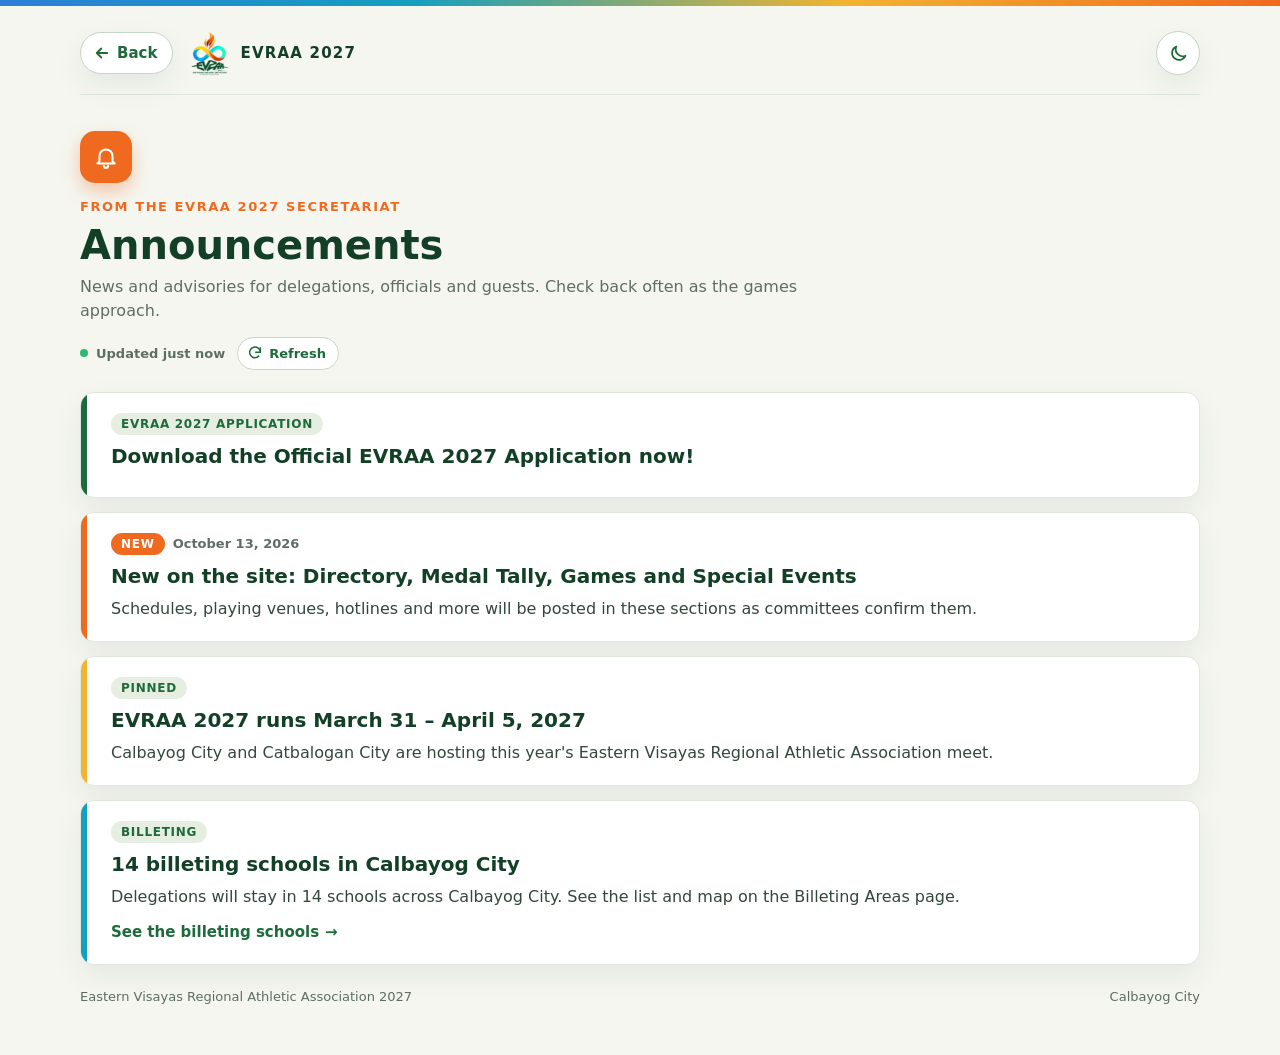
==== evraa app/evraa/announcements.html @ aab8cad2 "Add files via upload" ====
<!doctype html>
<html lang="en">
<head>
  <meta charset="utf-8">
  <meta name="viewport" content="width=device-width, initial-scale=1, viewport-fit=cover">
  <meta name="theme-color" content="#123f26">
  <link rel="manifest" href="../manifest.json">
  <meta name="mobile-web-app-capable" content="yes">
  <meta name="apple-mobile-web-app-capable" content="yes">
  <meta name="apple-mobile-web-app-status-bar-style" content="default">
  <meta name="apple-mobile-web-app-title" content="EVRAA 2027">
  <link rel="apple-touch-icon" href="../evraa/images/icons/apple-touch-icon.png">
  <meta name="description" content="News and advisories for EVRAA 2027 delegations, officials and guests.">
  <title>Announcements | EVRAA 2027</title>
  <link rel="icon" href="../evraa/images/icons/favicon-32.png" sizes="32x32">
  <link rel="icon" href="../evraa/images/icons/icon-192.png" sizes="192x192">
  <link rel="stylesheet" href="assets/site.css?v=20261118">
</head>
<!-- Announcements are listed in assets/data.js (ANNOUNCEMENTS) -->
<body data-page="announcements" data-root="../">
  <main class="shell">
    <script src="assets/data.js?v=20261118"></script>
    <script>document.write('<script src="assets/data-live.js?t=' + Math.floor(Date.now() / 60000) + '"><\/script>');</script>
    <script src="assets/site.js?v=20261118"></script>

    <section class="page" aria-labelledby="announcements-title">
      <div class="page-head">
        <div class="eyebrow">From the EVRAA 2027 Secretariat</div>
        <h2 id="announcements-title">Announcements</h2>
        <p class="section-lead">News and advisories for delegations, officials and guests. Check back often as the games approach.</p>
      </div>
      <div class="announce-list" id="announce-list"></div>
    </section>
  </main>
  <script src="assets/announcements.js?v=20261118"></script>
</body>
</html>
---- evraa app/evraa/assets/site.css ----
/* EVRAA 2027 site styles, shared by index.html and every page in the evraa folder */
:root {
  color-scheme: light;
  --paper: #f5f6f0;
  --surface: #fff;
  --ink: #102219;
  --ink-2: #33473b;
  --muted: #5f6e65;
  --line: #dfe6dc;
  --forest: #123f26;
  --green: #1d6b3a;
  --leaf: #c9ec7a;
  --flame: #ef6a1f;
  --gold: #f2b330;
  --teal: #139fbf;
  --sky: #2c7fd6;
  --shadow: 0 12px 30px rgba(18, 63, 38, .07);
  --heading: var(--forest);
  --link: var(--green);
  --line-soft: #edf0eb;
  --line-strong: #c4d6c8;
  --tint: #f1f6ee;
  --tint-2: #e6eee2;
  --warn-bg: #fff3d6;
  --warn-ink: #9a5b10;
  --shine: rgba(255,255,255,.75);
  --spectrum: linear-gradient(90deg, var(--sky), var(--teal) 30%, var(--gold) 62%, var(--flame));
  font-family: "Avenir Next", Avenir, "Segoe UI", system-ui, sans-serif;
  font-size: 16px;
  font-synthesis: none;
}
/* Dark mode: the sun/moon button in the header sets <html data-theme> (site.js); it starts from the device setting and is remembered */
:root[data-theme="dark"] {
  color-scheme: dark;
  --paper: #0b130f;
  --surface: #141f18;
  --ink: #e8efe9;
  --ink-2: #c5d1c8;
  --muted: #94a499;
  --line: #27362c;
  --line-soft: #1f2c24;
  --line-strong: #3b4f42;
  --heading: #e3f1e6;
  --link: #7dd89b;
  --tint: #1a271f;
  --tint-2: #223329;
  --warn-bg: rgba(242,179,48,.16);
  --warn-ink: #f4c76b;
  --shine: rgba(255,255,255,.07);
  --shadow: 0 12px 30px rgba(0,0,0,.4);
}
:root[data-theme="dark"] .brand-logo { padding: 3px; border-radius: 10px; background: #fff; }
:root[data-theme="dark"] .countdown, :root[data-theme="dark"] .shuttle-hero { box-shadow: 0 0 0 1px rgba(255,255,255,.08), 0 20px 40px rgba(0,0,0,.4); }
:root[data-theme="dark"] .table-card thead th { background: #0f3a22; }
:root[data-theme="dark"] .tally .th-coin { filter: drop-shadow(0 6px 8px rgba(0,0,0,.5)); }
* { box-sizing: border-box; }
body { margin: 0; background: var(--paper); color: var(--ink); line-height: 1.5; transition: background-color .3s, color .3s; }
/* The colour bar across the top flows sideways without end: the gradient mirrors itself, so the loop has no seam */
body::before { position: fixed; z-index: 30; top: 0; left: 0; width: 100%; height: 6px; background: linear-gradient(90deg, var(--sky), var(--teal) 16%, var(--gold) 33%, var(--flame) 50%, var(--gold) 67%, var(--teal) 84%, var(--sky)) 0 0 / 200vw 100% repeat-x; content: ""; animation: spectrum-flow 9s linear infinite; }
@keyframes spectrum-flow { to { background-position: -200vw 0; } }
img { max-width: 100%; display: block; }
.shell { max-width: 1200px; margin: 0 auto; padding: 30px max(40px, env(safe-area-inset-right)) 48px max(40px, env(safe-area-inset-left)); }

/* Top bar */
.topbar { display: flex; justify-content: flex-start; align-items: center; gap: 16px; padding-bottom: 18px; border-bottom: 1px solid var(--line); }
.brand { display: flex; align-items: center; gap: 12px; color: var(--heading); font-size: 15px; font-weight: 800; letter-spacing: .08em; text-decoration: none; }
.brand:focus-visible { outline: 3px solid var(--gold); outline-offset: 3px; border-radius: 10px; }
/* Back to the home page, on every page except Home */
.back-btn { display: inline-flex; align-items: center; gap: 6px; flex: 0 0 auto; padding: 9px 15px 9px 12px; border: 1px solid var(--line-strong); border-radius: 999px; background: var(--surface); box-shadow: var(--shadow); color: var(--link); font-size: 15px; font-weight: 800; text-decoration: none; transition: background .15s, transform .15s; }
.back-btn svg { width: 18px; height: 18px; transition: transform .2s; }
.back-btn:hover { background: var(--tint); }
.back-btn:hover svg { transform: translateX(-3px); }
.back-btn:active { transform: scale(.95); }
.back-btn:focus-visible { outline: 3px solid var(--gold); outline-offset: 3px; }
.brand-logo { width: auto; height: 46px; flex: 0 0 auto; }
/* Light / dark switch: shows the moon in light mode and the sun in dark mode */
.theme-btn { position: relative; display: grid; width: 44px; height: 44px; flex: 0 0 auto; margin-left: auto; place-items: center; overflow: hidden; border: 1px solid var(--line-strong); border-radius: 50%; background: var(--surface); box-shadow: var(--shadow); color: var(--link); cursor: pointer; transition: background .15s, transform .15s; -webkit-tap-highlight-color: transparent; }
.theme-btn:hover { background: var(--tint); }
.theme-btn:active { transform: scale(.9); }
.theme-btn:focus-visible { outline: 3px solid var(--gold); outline-offset: 3px; }
.theme-btn svg { grid-area: 1 / 1; width: 21px; height: 21px; transition: transform .5s cubic-bezier(.3,1.4,.5,1), opacity .3s; }
.theme-btn .sun, :root[data-theme="dark"] .theme-btn .moon { opacity: 0; transform: rotate(-90deg) scale(.4); }
:root[data-theme="dark"] .theme-btn .sun { opacity: 1; transform: none; color: var(--gold); }
/* Switching theme: the new colours spread out in a circle from the button */
.theme-switching, .theme-switching * { view-transition-name: none !important; transition: none !important; }
.theme-switching::view-transition-old(root), .theme-switching::view-transition-new(root) { animation: none; mix-blend-mode: normal; }
.theme-switching::view-transition-new(root) { z-index: 2; }

/* Headings, buttons and the logo card */
.eyebrow { color: var(--flame); font-size: 13px; font-weight: 750; letter-spacing: .12em; text-transform: uppercase; }
.cta { display: inline-flex; align-items: center; gap: 10px; padding: 15px 24px; border-radius: 10px; background: var(--green); box-shadow: 0 12px 26px rgba(29,107,58,.25); color: #fff; font-size: 17px; font-weight: 800; text-decoration: none; transition: background .15s, transform .15s; }
.cta:hover { background: var(--forest); transform: translateY(-1px); }
.cta:focus-visible { outline: 3px solid var(--gold); outline-offset: 3px; }
.logo-wrap { padding: 20px; border-radius: 20px; background: #fff; box-shadow: var(--shadow); }
.logo-wrap img { width: 100%; height: auto; mix-blend-mode: multiply; }
/* The animated logo has wide white bands above and below; crop to the artwork (the GIF itself loops forever) */
.logo-wrap .hero-anim { display: block; aspect-ratio: 400 / 490; object-fit: cover; object-position: 50% 32%; }

/* Intro, theme and logo meaning */
.intro { margin: 0 0 40px; padding: 26px 30px; border-left: 5px solid var(--gold); border-radius: 0 14px 14px 0; background: var(--surface); box-shadow: var(--shadow); color: var(--ink-2); font-size: 20px; line-height: 1.55; }
.intro strong { color: var(--heading); }
.block { margin-bottom: 44px; }
.section-lead { max-width: 760px; margin: 8px 0 0; color: var(--muted); font-size: 16px; }
.pillars { display: grid; grid-template-columns: repeat(3, minmax(0, 1fr)); gap: 18px; }
.pillar { position: relative; padding: 24px 24px 22px; border: 1px solid var(--line); border-radius: 14px; background: var(--surface); box-shadow: var(--shadow); }
.pillar::before { position: absolute; top: 0; left: 24px; width: 44px; height: 4px; border-radius: 0 0 4px 4px; background: var(--accent); content: ""; }
.pillar:nth-child(1) { --accent: var(--sky); }
.pillar:nth-child(2) { --accent: var(--gold); }
.pillar:nth-child(3) { --accent: var(--flame); }
.pillar-num { color: var(--accent); font-size: 13px; font-weight: 800; letter-spacing: .12em; text-transform: uppercase; }
.pillar h3 { margin: 6px 0 8px; color: var(--heading); font-size: 22px; }
.pillar p { margin: 0; color: var(--ink-2); font-size: 15px; }
.logo-meaning { display: grid; grid-template-columns: minmax(0, 300px) minmax(0, 1fr); align-items: start; gap: 28px; }
.logo-meaning .logo-wrap { position: sticky; top: 24px; }
.elements { display: grid; grid-template-columns: repeat(2, minmax(0, 1fr)); gap: 16px; margin: 0; padding: 0; list-style: none; }
.element { padding: 20px 22px; border: 1px solid var(--line); border-radius: 14px; background: var(--surface); box-shadow: var(--shadow); }
.element h3 { display: flex; align-items: center; gap: 10px; margin: 0 0 8px; color: var(--heading); font-size: 18px; }
.swatch { width: 14px; height: 14px; flex: 0 0 auto; border-radius: 4px; background: var(--accent, var(--green)); }
.element p { margin: 0; color: var(--ink-2); font-size: 15px; }

/* Countdown */
.countdown { position: relative; display: flex; justify-content: space-between; align-items: center; gap: 24px; overflow: hidden; margin: 0 0 24px; padding: 26px 30px 30px; border-radius: 16px; background: linear-gradient(140deg, #0f3a22, #1d6b3a); box-shadow: 0 20px 40px rgba(18,63,38,.18); color: #fff; }
.countdown::after { position: absolute; left: 0; bottom: 0; width: 100%; height: 6px; background: var(--spectrum); content: ""; }
.countdown-label { color: var(--leaf); font-size: 13px; font-weight: 750; letter-spacing: .12em; text-transform: uppercase; }
.countdown h2 { margin: 6px 0 4px; font-size: 24px; line-height: 1.2; }
.countdown p { margin: 0; color: #d4e6da; font-size: 15px; }
.units { display: flex; gap: 10px; flex: 0 0 auto; }
.unit { min-width: 84px; padding: 12px 10px 10px; border: 1px solid rgba(255,255,255,.16); border-radius: 12px; background: rgba(255,255,255,.08); text-align: center; }
.unit strong { display: block; font-size: 34px; line-height: 1.05; font-variant-numeric: tabular-nums; }
.unit:first-child { min-width: 110px; border-color: rgba(242,179,48,.6); background: rgba(242,179,48,.16); }
.unit:first-child strong { color: var(--gold); }
.unit span { color: #d4e6da; font-size: 12px; font-weight: 750; letter-spacing: .1em; text-transform: uppercase; }

/* Billeting map */
.billeting { display: grid; grid-template-columns: minmax(0, 1fr) minmax(0, 1.25fr); gap: 18px; align-items: stretch; }
.school-list { display: grid; align-content: start; gap: 8px; margin: 0; padding: 0; list-style: none; counter-reset: school; }
.school { display: flex; align-items: center; gap: 12px; width: 100%; padding: 10px 14px; border: 1px solid var(--line); border-radius: 10px; background: var(--surface); color: var(--ink-2); cursor: pointer; font: inherit; font-size: 15px; font-weight: 650; text-align: left; transition: background .15s, border-color .15s; }
.school:hover { background: var(--tint); }
.school:focus-visible { outline: 2px solid var(--link); outline-offset: 2px; }
.school.is-active { border-color: var(--link); background: var(--tint-2); color: var(--heading); }
.school-num, .map-pin { display: grid; width: 26px; height: 26px; flex: 0 0 auto; place-items: center; border-radius: 50%; background: var(--green); color: #fff; font-size: 12px; font-weight: 800; }
.school.is-active .school-num { background: var(--flame); }
.map-card { position: relative; overflow: hidden; min-height: 520px; border: 1px solid var(--line); border-radius: 14px; background: var(--tint-2); box-shadow: var(--shadow); }
#school-map, #venue-map { position: absolute; inset: 0; }
/* Playing venues: sport/address table beside the map */
.venue-table { align-self: start; }
.venue-sport { display: inline-flex; align-items: center; gap: 10px; padding: 0; border: 0; background: none; color: var(--heading); font: inherit; font-weight: 800; text-align: left; }
button.venue-sport { cursor: pointer; }
button.venue-sport:hover span:last-child { text-decoration: underline; text-underline-offset: 3px; }
button.venue-sport:focus-visible { outline: 2px solid var(--link); outline-offset: 3px; border-radius: 6px; }
.venue-sport small { display: block; color: var(--muted); font-size: 12px; font-weight: 700; }
.venue-icon { display: grid; width: 30px; height: 30px; flex: 0 0 auto; place-items: center; border-radius: 50%; background: var(--green); color: #fff; }
.venue-icon svg { width: 18px; height: 18px; }
.venue-sport.is-empty .venue-icon { background: var(--tint-2); color: var(--muted); }
.venue-places { display: grid; gap: 4px; margin: 0; padding: 0; list-style: none; }
.venue-place { padding: 0; border: 0; background: none; color: var(--ink-2); font: inherit; text-align: left; cursor: pointer; }
.venue-place:hover { color: var(--heading); text-decoration: underline; text-underline-offset: 3px; }
.venue-place:focus-visible { outline: 2px solid var(--link); outline-offset: 2px; border-radius: 4px; }
.venue-flag { display: inline-block; padding: 1px 7px; border-radius: 999px; background: var(--tint); color: var(--muted); font-size: 11px; font-weight: 750; white-space: nowrap; }
tr.is-active { background: var(--tint-2); }
tr.is-active .school-num, tr.is-active .venue-icon { background: var(--flame); }
/* Venue map pins: the sport icon in a circle; a pill of icons where several sports share a venue */
.venue-pin { display: inline-flex; gap: 2px; padding: 2px; border: 2px solid #fff; border-radius: 999px; background: var(--green); box-shadow: 0 2px 6px rgba(0,0,0,.3); transition: opacity .2s; }
.venue-pin i { display: grid; width: 24px; height: 24px; place-items: center; color: #fff; }
.venue-pin svg { width: 17px; height: 17px; }
.venue-pin.is-approx { background: #7d8a81; border-style: dashed; }
.venue-pin.is-active { background: var(--flame); }
.venue-pin.is-dim { opacity: .4; }
.map-pin { border: 2px solid #fff; box-shadow: 0 2px 6px rgba(0,0,0,.3); }
.map-pin.is-active { background: var(--flame); }
.map-pin.is-approx { background: #7d8a81; }
.leaflet-popup-content { margin: 12px 14px; font-family: "Avenir Next", Avenir, "Segoe UI", system-ui, sans-serif; font-size: 14px; line-height: 1.45; }
.leaflet-popup-content strong { display: block; color: #123f26; font-size: 15px; }
.leaflet-popup-content a { color: #1d6b3a; font-weight: 750; }
.map-note { margin: 10px 0 0; color: var(--muted); font-size: 13px; }

/* Gallery */
.section-head { margin: 8px 0 18px; }
.section-head h2 { margin: 6px 0 0; color: var(--heading); font-size: 28px; font-weight: 800; }
.gallery { display: grid; grid-template-columns: repeat(2, minmax(0, 1fr)); gap: 18px; }
.card { overflow: hidden; margin: 0; border: 1px solid var(--line); border-radius: 14px; background: var(--surface); box-shadow: var(--shadow); }
.card.wide { grid-column: 1 / -1; }
.card img { width: 100%; height: auto; }
.card a { display: block; }
figcaption { position: relative; padding: 16px 20px 18px; }
figcaption::before { position: absolute; top: 0; left: 20px; width: 44px; height: 4px; border-radius: 0 0 4px 4px; background: var(--accent, var(--green)); content: ""; }
.card:nth-child(1) { --accent: var(--teal); }
.card:nth-child(2) { --accent: var(--gold); }
.card:nth-child(3) { --accent: var(--flame); }
figcaption strong { display: block; color: var(--heading); font-size: 19px; }
figcaption span { color: var(--muted); font-size: 15px; }

.footer { display: flex; justify-content: space-between; flex-wrap: wrap; gap: 8px 16px; margin-top: 22px; color: var(--muted); font-size: 13px; }

/* Tabs */
.subtabs { position: relative; display: flex; gap: 4px; }
.tab { position: relative; z-index: 1; display: inline-flex; align-items: center; gap: 8px; flex: 0 0 auto; padding: 10px 18px; border-radius: 999px; color: var(--ink-2); font-size: 15px; font-weight: 750; text-decoration: none; white-space: nowrap; transition: color .3s, transform .2s; }
.tab:hover { color: var(--heading); }
.tab:active { transform: scale(.96); }
.tab.is-active { color: #fff; }
.tab:focus-visible { outline: 2px solid var(--gold); outline-offset: 2px; }
.tab-indicator { position: absolute; z-index: 0; top: 0; left: 0; width: 0; height: 0; border-radius: 999px; background: linear-gradient(135deg, #2f8a4c, var(--forest)); pointer-events: none; }
.tab-indicator.ready { transition: transform .5s cubic-bezier(.3,1.25,.45,1), width .5s cubic-bezier(.3,1.25,.45,1), height .3s; }
.new-dot { width: 8px; height: 8px; border-radius: 50%; background: var(--flame); box-shadow: 0 0 0 0 rgba(239,106,31,.6); animation: ping 1.8s infinite; }
@keyframes ping { 70% { box-shadow: 0 0 0 8px rgba(239,106,31,0); } 100% { box-shadow: 0 0 0 0 rgba(239,106,31,0); } }
.subtabs { flex-wrap: wrap; margin: 0 0 22px; padding: 6px; border: 1px solid var(--line); border-radius: 18px; background: var(--tint-2); }
.subtabs .tab { padding: 9px 15px; font-size: 14px; }
.subtabs .tab.is-active { color: var(--heading); }
.subtabs .tab-indicator { background: var(--surface); box-shadow: 0 4px 12px rgba(18,63,38,.12); }

/* Page transitions */
.subpage[hidden] { display: none; }
/* Header and menu stay put while the page content cross-fades between pages (browsers without support just load the page) */
@view-transition { navigation: auto; }
.topbar { view-transition-name: topbar; }
/* A Home card grows into the page it opens, and its icon flies up to the page heading; Back shrinks the page into its card again.
   home.js gives the tapped card the same transition names as .page and .page-icon. */
.page { view-transition-name: page-card; }
.page-icon { view-transition-name: page-icon; }
::view-transition-group(page-card), ::view-transition-group(page-icon) { animation-duration: .6s; animation-timing-function: cubic-bezier(.22,.9,.24,1); }
::view-transition-group(page-icon) { z-index: 3; }
::view-transition-old(page-card), ::view-transition-new(page-card) { height: 100%; overflow: clip; border-radius: 18px; object-fit: cover; object-position: top center; }
::view-transition-old(root) { animation: vt-out .28s ease both; }
::view-transition-new(root) { animation: vt-in .45s .08s ease both; }
@keyframes vt-out { to { opacity: 0; transform: scale(.985); } }
@keyframes vt-in { from { opacity: 0; } }
@media (prefers-reduced-motion: reduce) { @view-transition { navigation: none; } }
/* The section's icon above each page heading */
.page-icon { display: grid; width: 52px; height: 52px; margin-bottom: 14px; place-items: center; border-radius: 15px; background: var(--accent, var(--green)); box-shadow: 0 8px 18px color-mix(in srgb, var(--accent, var(--green)) 35%, transparent); color: #fff; }
.page-icon svg { width: 26px; height: 26px; }
/* Sections linked from other pages (e.g. index.html#billeting) clear the sticky menu */
.block { scroll-margin-top: 90px; }
.enter > * { animation: rise .6s cubic-bezier(.2,.75,.2,1) both; animation-delay: calc(var(--i, 0) * 70ms); }
@keyframes rise { from { opacity: 0; transform: translate3d(var(--dx, 0px), 22px, 0); } to { opacity: 1; transform: none; } }
.pop { animation: pop .5s cubic-bezier(.3,1.4,.5,1) both; animation-delay: calc(var(--i, 0) * 45ms); }
@keyframes pop { from { opacity: 0; transform: scale(.92) translateY(10px); } to { opacity: 1; transform: none; } }

/* Shared page pieces */
.page-head { padding: 36px 0 22px; }
.page-head h2 { margin: 6px 0 0; color: var(--heading); font-size: clamp(28px, 3.4vw, 40px); line-height: 1.1; font-weight: 800; }
.tba { display: inline-block; padding: 2px 10px; border-radius: 999px; background: var(--warn-bg); color: var(--warn-ink); font-size: 12px; font-weight: 800; letter-spacing: .06em; text-transform: uppercase; white-space: nowrap; }
.chip { display: inline-block; padding: 2px 10px; border-radius: 999px; background: var(--tint-2); color: var(--link); font-size: 12px; font-weight: 800; letter-spacing: .06em; text-transform: uppercase; white-space: nowrap; }
.chip.is-hot { background: var(--flame); color: #fff; }
.grid-cards { display: grid; grid-template-columns: repeat(auto-fill, minmax(260px, 1fr)); gap: 16px; margin: 0; padding: 0; list-style: none; }
.info-card { position: relative; padding: 22px 22px 20px; border: 1px solid var(--line); border-radius: 14px; background: var(--surface); box-shadow: var(--shadow); transition: transform .25s, box-shadow .25s; }
.info-card:hover { transform: translateY(-3px); box-shadow: 0 18px 34px rgba(18,63,38,.1); }
.info-card::before { position: absolute; top: 0; left: 22px; width: 44px; height: 4px; border-radius: 0 0 4px 4px; background: var(--accent, var(--green)); content: ""; }
.info-card h3 { margin: 4px 0 6px; color: var(--heading); font-size: 19px; }
.info-card p { margin: 0; color: var(--ink-2); font-size: 15px; }
.meta { display: flex; flex-wrap: wrap; align-items: center; gap: 8px; margin-bottom: 6px; color: var(--muted); font-size: 13px; font-weight: 700; }
.card-link { display: inline-flex; align-items: center; gap: 6px; margin-top: 12px; color: var(--link); font-size: 15px; font-weight: 800; text-decoration: none; }
.card-link:hover { text-decoration: underline; text-underline-offset: 3px; }
.empty-state { display: grid; justify-items: start; gap: 10px; padding: 34px 30px; border: 2px dashed var(--line-strong); border-radius: 16px; background: var(--surface); }
.empty-state h3 { margin: 0; color: var(--heading); font-size: 22px; }
.empty-state p { max-width: 640px; margin: 0; color: var(--muted); font-size: 16px; }
.empty-icon { display: grid; width: 52px; height: 52px; place-items: center; border-radius: 14px; background: linear-gradient(135deg, var(--gold), var(--flame)); color: #fff; font-size: 24px; font-weight: 800; animation: bob 3s ease-in-out infinite; }
@keyframes bob { 50% { transform: translateY(-6px); } }
.page-note { margin: 16px 0 0; color: var(--muted); font-size: 14px; }

/* Announcements */
.announce-list { display: grid; gap: 14px; }
.announce { display: grid; grid-template-columns: 6px minmax(0, 1fr); overflow: hidden; border: 1px solid var(--line); border-radius: 14px; background: var(--surface); box-shadow: var(--shadow); }
.announce::before { background: var(--accent, var(--green)); content: ""; }
.announce > div { padding: 20px 24px; }
.announce h3 { margin: 6px 0 6px; color: var(--heading); font-size: 20px; }
.announce p { margin: 0; color: var(--ink-2); font-size: 16px; }

/* Tables */
.table-card { overflow: auto; border: 1px solid var(--line); border-radius: 14px; background: var(--surface); box-shadow: var(--shadow); }
.table-card table { width: 100%; border-collapse: collapse; font-size: 15px; }
.table-card th, .table-card td { padding: 13px 18px; border-bottom: 1px solid var(--line-soft); text-align: left; }
.table-card thead th { background: var(--forest); color: #e9f3ec; font-size: 13px; font-weight: 750; letter-spacing: .05em; text-transform: uppercase; }
.table-card tbody tr { transition: background .15s; }
.table-card tbody tr:hover { background: var(--tint); }
.table-card tbody tr:last-child td { border-bottom: 0; }
.table-card td strong { color: var(--heading); }

/* Hotlines */
.hotline { display: flex; align-items: center; gap: 14px; }
.hotline-icon { display: grid; width: 46px; height: 46px; flex: 0 0 auto; place-items: center; border-radius: 12px; background: var(--accent, var(--green)); color: #fff; font-size: 20px; font-weight: 800; }
.hotline h3 { margin: 0; font-size: 17px; }
.hotline-num { color: var(--heading); font-size: 22px; font-weight: 800; text-decoration: none; font-variant-numeric: tabular-nums; }
a.hotline-num:hover { color: var(--link); text-decoration: underline; text-underline-offset: 3px; }

/* Shuttle */
.shuttle-hero { position: relative; display: flex; align-items: center; gap: 24px; overflow: hidden; margin-bottom: 16px; padding: 26px 30px; border-radius: 16px; background: linear-gradient(140deg, #0f3a22, #1d6b3a); color: #fff; }
.shuttle-hero::after { position: absolute; left: 0; bottom: 0; width: 100%; height: 6px; background: var(--spectrum); content: ""; }
.shuttle-hero h3 { margin: 0 0 4px; font-size: 24px; }
.shuttle-hero p { margin: 0; color: #d4e6da; font-size: 15px; }
.road { position: relative; flex: 0 0 180px; height: 56px; overflow: hidden; border-radius: 10px; background: rgba(255,255,255,.08); }
.road::after { position: absolute; top: 50%; left: 0; width: 200%; height: 3px; background: repeating-linear-gradient(90deg, rgba(255,255,255,.55) 0 18px, transparent 18px 34px); content: ""; animation: road 1.2s linear infinite; }
@keyframes road { to { transform: translateX(-34px); } }
.bus { position: absolute; z-index: 1; top: 13px; left: 50%; display: grid; width: 56px; height: 28px; place-items: center; margin-left: -28px; border-radius: 8px 12px 6px 6px; background: var(--gold); color: #123f26; font-size: 11px; font-weight: 800; letter-spacing: .08em; animation: bump .6s ease-in-out infinite alternate; }
@keyframes bump { to { transform: translateY(-2px); } }

/* Medal tally */
@keyframes spin { 0%, 80% { transform: rotateY(0); } 100% { transform: rotateY(360deg); } }
.gold { --c: linear-gradient(135deg, #f6c94b, #c98a0c); }
.silver { --c: linear-gradient(135deg, #cfd6dc, #8a97a2); }
.bronze { --c: linear-gradient(135deg, #e0a06b, #9c5a26); }
.tally td.num, .tally th.num { width: 70px; text-align: center; font-variant-numeric: tabular-nums; }
.tally td.num { font-size: 16px; font-weight: 750; }
.tally .rank { width: 60px; }
.tally td.rank { color: var(--muted); font-weight: 800; }
.tally tr.top-1 .rank { color: #c98a0c; }
/* Phones show a small coin in place of the Gold / Silver / Bronze header text */
.tally .th-short { display: none; }
/* The EVRAA medals (evraa/images) head the Gold / Silver / Bronze columns and turn once every few seconds, one after another */
.tally .th-coin { display: block; width: auto; height: 58px; margin: 2px auto 6px; filter: drop-shadow(0 4px 6px rgba(0,0,0,.3)); animation: spin 6s linear infinite; }
.tally th:nth-child(4) .th-coin { animation-delay: -2s; }
.tally th:nth-child(5) .th-coin { animation-delay: -4s; }
.tally thead th { vertical-align: bottom; }
/* My delegation, pinned with the star in its row */
.team { display: flex; align-items: center; gap: 8px; }
.pin-btn { display: grid; width: 32px; height: 32px; flex: 0 0 auto; margin: -6px 0 -6px -8px; place-items: center; border: 0; border-radius: 50%; background: none; color: var(--muted); cursor: pointer; font-size: 18px; line-height: 1; transition: transform .2s cubic-bezier(.3,1.6,.5,1), color .2s; }
.pin-btn:hover { background: var(--tint-2); color: var(--gold); }
.pin-btn:active { transform: scale(.8); }
.pin-btn[aria-pressed="true"] { color: var(--gold); transform: scale(1.15); }
.pin-btn:focus-visible { outline: 2px solid var(--gold); outline-offset: 1px; }
.tally tbody tr.is-mine, .tally tbody tr.is-mine:hover { background: color-mix(in srgb, var(--leaf) 26%, var(--surface)); box-shadow: inset 4px 0 0 var(--gold); }
.my-team { display: flex; align-items: center; gap: 14px 18px; flex-wrap: wrap; margin-bottom: 16px; padding: 14px 18px; border: 1px solid color-mix(in srgb, var(--gold) 55%, var(--line)); border-radius: 14px; background: color-mix(in srgb, var(--leaf) 20%, var(--surface)); box-shadow: var(--shadow); }
.my-team small { display: block; color: var(--muted); font-size: 11px; font-weight: 800; letter-spacing: .08em; text-transform: uppercase; }
.my-team strong { display: block; color: var(--heading); font-size: 19px; line-height: 1.2; font-variant-numeric: tabular-nums; }
.my-team-star { color: var(--gold); font-size: 26px; line-height: 1; }
.my-team-rank { margin-left: auto; text-align: center; }
.my-team-medals, .podium-medals { display: flex; gap: 6px; }
.mc { display: grid; min-width: 34px; height: 30px; padding: 0 8px; place-items: center; border-radius: 999px; background: var(--c); color: #fff; font-size: 14px; font-weight: 800; font-variant-numeric: tabular-nums; text-shadow: 0 1px 1px rgba(0,0,0,.25); }
/* Podium: the top three once medals are awarded; first place stands in the middle, raised */
.podium { display: grid; grid-template-columns: repeat(3, minmax(0, 1fr)); align-items: end; gap: 12px; margin: 34px 0 20px; padding: 0; list-style: none; }
.podium-card { position: relative; display: grid; justify-items: center; gap: 6px; padding: 46px 12px 16px; border: 1px solid var(--line); border-radius: 16px; background: var(--surface); box-shadow: var(--shadow); text-align: center; animation: pop .55s cubic-bezier(.3,1.4,.5,1) both; }
.podium-card.p1 { order: 2; padding-top: 56px; padding-bottom: 34px; border-color: color-mix(in srgb, var(--gold) 60%, transparent); background: linear-gradient(180deg, color-mix(in srgb, var(--gold) 16%, var(--surface)), var(--surface) 70%); box-shadow: 0 18px 38px color-mix(in srgb, var(--gold) 22%, transparent); animation-delay: .12s; }
.podium-card.p2 { order: 1; }
.podium-card.p3 { order: 3; animation-delay: .06s; }
.podium-card.is-mine { outline: 2px solid var(--gold); outline-offset: 2px; }
.podium-medal { position: absolute; top: -26px; left: 50%; width: 44px; transform: translateX(-50%); filter: drop-shadow(0 4px 6px rgba(0,0,0,.25)); }
.podium-card.p1 .podium-medal { top: -32px; width: 54px; }
.podium-medal img { width: 100%; height: auto; }
.podium-rank { color: var(--muted); font-size: 12px; font-weight: 800; letter-spacing: .1em; }
.podium-rank::before { content: "RANK "; }
.podium-card strong { color: var(--heading); font-size: 17px; line-height: 1.2; }
.podium-card.p1 strong { font-size: 20px; }
.podium-card small { color: var(--muted); font-size: 13px; font-weight: 700; font-variant-numeric: tabular-nums; }
.tally-bar { display: flex; width: 100%; min-width: 120px; height: 10px; overflow: hidden; border-radius: 0 5px 5px 0; background: var(--tint); }
.tally-bar span { display: block; height: 100%; width: 0; background: var(--c); transition: width .9s cubic-bezier(.2,.7,.2,1); }

/* Games */
.games-tools { display: flex; flex-wrap: wrap; justify-content: space-between; align-items: center; gap: 12px; margin-bottom: 18px; }
.games-search { width: min(360px, 100%); padding: 12px 14px; border: 1px solid var(--line); border-radius: 10px; outline: none; background: var(--surface); color: var(--ink); font: inherit; font-size: 15px; }
.games-search:focus { border-color: var(--line-strong); box-shadow: 0 0 0 3px rgba(29,107,58,.12); }
.sport { display: flex; align-items: center; gap: 14px; }
.sport-badge { display: grid; width: 48px; height: 48px; flex: 0 0 auto; place-items: center; border-radius: 14px; background: var(--accent, var(--green)); color: #fff; font-size: 18px; font-weight: 800; transition: transform .35s cubic-bezier(.3,1.4,.5,1); }
.info-card:hover .sport-badge { transform: rotate(-8deg) scale(1.08); }
.sport h3 { margin: 0 0 4px; }
.sport-badge svg { width: 28px; height: 28px; }
.info-card.sport { padding: 0; }
.sport-btn { display: flex; align-items: center; gap: 14px; width: 100%; padding: 22px 22px 20px; border: 0; border-radius: inherit; background: none; color: inherit; cursor: pointer; font: inherit; text-align: left; }
.sport-btn:focus-visible { outline: 2px solid var(--link); outline-offset: 2px; }
.sport-btn .more { margin-left: auto; color: var(--muted); font-size: 20px; transition: transform .2s, color .2s; }
.sport-btn:hover .more { color: var(--link); transform: translateX(3px); }

/* Sport schedule modal */
.sport-dialog { width: min(560px, calc(100% - 32px)); max-height: calc(100% - 48px); padding: 0; border: 0; border-radius: 18px; background: var(--surface); box-shadow: 0 30px 80px rgba(12,40,24,.35); color: var(--ink); }
.sport-dialog::backdrop { background: rgba(10,30,18,.55); -webkit-backdrop-filter: blur(3px); backdrop-filter: blur(3px); }
.sport-dialog[open] { animation: dialog-in .35s cubic-bezier(.3,1.3,.5,1); }
@keyframes sheet-up { from { transform: translateY(100%); } }
@keyframes dialog-in { from { opacity: 0; transform: translateY(16px) scale(.96); } }
.sport-dialog-head { display: flex; align-items: center; gap: 14px; padding: 22px 22px 16px; border-bottom: 1px solid var(--line-soft); }
.sport-dialog-head h3 { margin: 2px 0 0; color: var(--heading); font-size: 24px; }
.dialog-close { display: grid; width: 38px; height: 38px; flex: 0 0 auto; margin-left: auto; place-items: center; border: 0; border-radius: 50%; background: var(--tint); color: var(--heading); cursor: pointer; font-size: 24px; line-height: 1; }
.dialog-close:hover { background: var(--tint-2); }
.dialog-close:focus-visible { outline: 2px solid var(--link); outline-offset: 2px; }
.sched-list { display: grid; gap: 0; margin: 0; padding: 6px 22px; list-style: none; }
.sched-list li { display: grid; grid-template-columns: 64px minmax(0, 1fr); gap: 14px; align-items: center; padding: 12px 0; border-bottom: 1px solid var(--line-soft); }
.sched-list li:last-child { border-bottom: 0; }
.sched-date { display: grid; justify-items: center; padding: 6px 0; border-radius: 10px; background: var(--tint); color: var(--heading); line-height: 1.1; }
.sched-date strong { font-size: 22px; font-variant-numeric: tabular-nums; }
.sched-date span { color: var(--muted); font-size: 11px; font-weight: 800; letter-spacing: .08em; text-transform: uppercase; }
.sched-list b { display: block; color: var(--heading); font-size: 16px; }
.sched-list .vs { margin: 0 2px; color: var(--flame); font-size: 12px; font-style: normal; font-weight: 800; letter-spacing: .06em; text-transform: uppercase; }
.sched-list small { color: var(--muted); font-size: 14px; }
.sched-empty { margin: 0; padding: 22px; color: var(--muted); font-size: 15px; }
.sched-empty .tba { margin-bottom: 8px; }
.sport-dialog-venue { display: flex; flex-wrap: wrap; justify-content: space-between; align-items: center; gap: 14px; padding: 18px 22px 22px; border-top: 1px solid var(--line-soft); background: var(--tint); }
.dialog-label { color: var(--muted); font-size: 12px; font-weight: 800; letter-spacing: .1em; text-transform: uppercase; }
.sport-dialog-venue p { margin: 4px 0 0; color: var(--ink-2); font-size: 15px; }
.dialog-cta { padding: 12px 18px; font-size: 15px; }

/* Special events timeline */
.timeline { position: relative; display: grid; gap: 16px; margin: 0; padding: 0 0 0 34px; list-style: none; }
.timeline::before { position: absolute; top: 8px; bottom: 8px; left: 11px; width: 3px; border-radius: 3px; background: var(--spectrum); content: ""; transform-origin: top; }
.enter.timeline::before, .enter .timeline::before { animation: grow 1s cubic-bezier(.2,.7,.2,1) both; }
@keyframes grow { from { transform: scaleY(0); } }
.timeline .info-card::after { position: absolute; top: 24px; left: -31px; width: 17px; height: 17px; border: 3px solid var(--paper); border-radius: 50%; background: var(--accent, var(--green)); box-shadow: 0 0 0 2px var(--accent, var(--green)); content: ""; }
.visually-hidden { position: absolute; width: 1px; height: 1px; overflow: hidden; clip: rect(0 0 0 0); white-space: nowrap; }

/* ---------- Home: the animated logo, the countdown, and a card for each section ---------- */
.home-top { display: grid; grid-template-columns: minmax(0, 280px) minmax(0, 1fr); gap: 20px; align-items: stretch; padding: 28px 0 24px; }
.home-hero, .home-hero .logo-wrap { height: 100%; }
.home-hero .logo-wrap { display: grid; place-items: center; padding: 16px; animation: logo-in .8s cubic-bezier(.2,.75,.2,1) both; }
@keyframes logo-in { from { opacity: 0; transform: scale(.9) translateY(12px); } }
/* Beside the logo the countdown stacks: heading on top, large units below, centered in the card */
.home-top .countdown { flex-direction: column; justify-content: center; align-items: stretch; gap: 22px; margin: 0; padding: 28px 30px 32px; animation: logo-in .8s .1s cubic-bezier(.2,.75,.2,1) both; }
.home-top .countdown h2 { font-size: clamp(22px, 2.6vw, 30px); }
.home-top .unit { flex: 1 1 0; min-width: 0; }
.home-top .unit strong { font-size: clamp(30px, 4.4vw, 54px); }

.tab-cards { display: grid; grid-template-columns: repeat(4, minmax(0, 1fr)); gap: 16px; margin: 0; padding: 0; list-style: none; }
/* Cards rise in one after another, then press, lift and shine when touched */
.tab-card { animation: card-in .6s cubic-bezier(.3,1.3,.5,1) both; animation-delay: calc(.25s + var(--i, 0) * 80ms); }
@keyframes card-in { from { opacity: 0; transform: translateY(22px) scale(.94); } }
.tab-card a { position: relative; display: flex; flex-direction: column; height: 100%; min-height: 176px; overflow: hidden; padding: 20px 20px 18px; border: 1px solid var(--line); border-radius: 18px; background: var(--surface); box-shadow: var(--shadow); color: inherit; text-decoration: none; transition: transform .25s cubic-bezier(.3,1.4,.5,1), box-shadow .25s, border-color .25s; -webkit-tap-highlight-color: transparent; }
.tab-card a::before { position: absolute; inset: 0 0 auto; height: 5px; background: var(--accent); content: ""; transform: scaleX(.18); transform-origin: left; transition: transform .45s cubic-bezier(.2,.75,.2,1); }
.tab-card a::after { position: absolute; top: 0; left: -60%; width: 45%; height: 100%; background: linear-gradient(100deg, transparent, var(--shine), transparent); content: ""; pointer-events: none; transform: skewX(-18deg); }
.tab-card a:hover, .tab-card a:focus-visible { border-color: transparent; box-shadow: 0 18px 38px rgba(18,63,38,.14); transform: translateY(-5px); }
.tab-card a:hover::before, .tab-card a:focus-visible::before { transform: scaleX(1); }
.tab-card a:hover::after, .tab-card a:focus-visible::after { animation: shine .8s ease-out; }
.tab-card a:active { transform: scale(.96); transition-duration: .1s; }
/* Tapped: a wave of the card's colour spreads from the finger, the card lifts and the others step back, then it opens into its page */
.tab-card .ripple { position: absolute; z-index: 0; border-radius: 50%; background: radial-gradient(circle, color-mix(in srgb, var(--accent) 38%, transparent), color-mix(in srgb, var(--accent) 16%, transparent) 70%); pointer-events: none; transform: scale(0); animation: ripple .65s cubic-bezier(.2,.7,.2,1) forwards; }
@keyframes ripple { to { transform: scale(1); } }
.tab-card a > :not(.ripple) { position: relative; z-index: 1; }
.tab-card a > .tab-card-go, .tab-card a > .new-dot { position: absolute; }
.tab-card.is-launching a { border-color: color-mix(in srgb, var(--accent) 55%, transparent); box-shadow: 0 24px 48px color-mix(in srgb, var(--accent) 30%, transparent); transform: translateY(-6px) scale(1.04); }
.tab-card.is-launching a::before { transform: scaleX(1); }
.tab-card.is-launching .tab-card-icon { animation: icon-pop .45s cubic-bezier(.3,1.6,.5,1) both; }
.tab-card.is-launching .tab-card-go { color: var(--accent); transform: translateX(8px); }
@keyframes icon-pop { 50% { transform: scale(1.18) rotate(-8deg); } }
.tab-cards.is-leaving .tab-card:not(.is-launching) a { opacity: .45; filter: saturate(.5); transform: scale(.95); transition: transform .3s, opacity .3s, filter .3s; }
.tab-card.is-return { animation: none; }
.tab-card a:focus-visible { outline: 3px solid var(--gold); outline-offset: 3px; }
@keyframes shine { to { left: 130%; } }
.tab-card-icon { display: grid; width: 52px; height: 52px; place-items: center; border-radius: 15px; background: var(--accent); box-shadow: 0 8px 18px color-mix(in srgb, var(--accent) 35%, transparent); color: #fff; }
.tab-card-icon svg { width: 26px; height: 26px; }
.tab-card a:hover .tab-card-icon, .tab-card a:focus-visible .tab-card-icon { animation: icon-bob .6s cubic-bezier(.3,1.5,.5,1); }
@keyframes icon-bob { 40% { transform: translateY(-5px) rotate(-6deg); } 70% { transform: translateY(1px) rotate(3deg); } }
.tab-card strong { display: block; margin-top: auto; padding-top: 16px; color: var(--heading); font-size: 18px; font-weight: 800; line-height: 1.2; }
.tab-card-note { display: -webkit-box; margin-top: 4px; overflow: hidden; color: var(--ink-2); font-size: 14px; line-height: 1.4; -webkit-box-orient: vertical; -webkit-line-clamp: 2; }
.tab-card-go { position: absolute; top: 22px; right: 20px; color: var(--muted); font-size: 20px; line-height: 1; transition: transform .25s, color .25s; }
.tab-card a:hover .tab-card-go { color: var(--accent); transform: translateX(4px); }
.tab-card .new-dot { position: absolute; top: 18px; left: 62px; }

/* Home: acknowledgement logo carousel */
.thanks { margin-top: 40px; }
.thanks .section-head { text-align: center; }
.thanks .section-lead { margin-inline: auto; }
/* The logos stand on a ring that turns slowly: the one at the front is largest, and they shrink and fade toward the sides.
   home.js places each logo (position, size, opacity) on every frame; the ring can also be dragged. */
.logo-carousel { position: relative; height: 290px; overflow: hidden; cursor: grab; touch-action: pan-y; user-select: none; -webkit-user-select: none; }
.logo-carousel.is-dragging { cursor: grabbing; }
.logo-carousel::after { position: absolute; left: 50%; bottom: 6px; width: min(78%, 760px); height: 44px; border-radius: 50%; background: radial-gradient(closest-side, color-mix(in srgb, var(--heading) 16%, transparent), transparent); content: ""; pointer-events: none; transform: translateX(-50%); }
.logo-ring { position: absolute; inset: 0; margin: 0; padding: 0; list-style: none; }
.logo-item { position: absolute; top: 52px; left: 50%; display: grid; justify-items: center; gap: 12px; width: 190px; margin-left: -95px; opacity: 0; transform-origin: 50% 82px; will-change: transform, opacity; }
/* The logos are drawn for a white background, so their tiles stay white in dark mode */
.logo-tile { display: grid; width: 164px; height: 164px; place-items: center; padding: 18px; border: 1px solid var(--line); border-radius: 28px; background: #fff; box-shadow: 0 16px 34px rgba(18,63,38,.16); }
.logo-tile img { width: 100%; height: 100%; object-fit: contain; pointer-events: none; -webkit-user-drag: none; }
.logo-name { color: var(--heading); font-size: 15px; font-weight: 800; line-height: 1.25; text-align: center; }

/* ---------- "Updated just now" + Refresh, under the heading of pages with live content ---------- */
.live-bar { display: flex; align-items: center; gap: 8px; margin-top: 14px; color: var(--muted); font-size: 13px; font-weight: 700; }
.live-dot { width: 8px; height: 8px; border-radius: 50%; background: #2eb872; box-shadow: 0 0 0 0 rgba(46,184,114,.6); animation: live-ping 2s infinite; }
@keyframes live-ping { 70% { box-shadow: 0 0 0 7px rgba(46,184,114,0); } 100% { box-shadow: 0 0 0 0 rgba(46,184,114,0); } }
.live-bar.is-stale .live-dot { background: var(--flame); animation: none; }
.refresh-btn { display: inline-flex; align-items: center; gap: 6px; margin-left: 4px; padding: 6px 12px 6px 9px; border: 1px solid var(--line-strong); border-radius: 999px; background: var(--surface); color: var(--link); cursor: pointer; font: inherit; font-size: 13px; font-weight: 800; -webkit-tap-highlight-color: transparent; }
.refresh-btn:hover { background: var(--tint); }
.refresh-btn:active { transform: scale(.94); }
.refresh-btn:focus-visible { outline: 3px solid var(--gold); outline-offset: 2px; }
.refresh-btn svg { width: 16px; height: 16px; }
.refresh-btn.is-spinning svg { animation: turn .6s linear infinite; }
@keyframes turn { to { transform: rotate(360deg); } }
/* While fresh content is on its way over a slow connection, the old content dims under a moving sheen */
.is-loading { position: relative; overflow: hidden; pointer-events: none; }
.is-loading > * { opacity: .4; transition: opacity .2s; }
.is-loading::after { position: absolute; inset: 0; background: linear-gradient(100deg, transparent 20%, var(--shine) 50%, transparent 80%) 0 0 / 200% 100%; content: ""; animation: sheen 1.1s linear infinite; }
@keyframes sheen { from { background-position: 150% 0; } to { background-position: -50% 0; } }

/* ---------- Games: category pills and quick-filter chips ---------- */
.cat-pill { display: inline-block; margin: 0 6px 2px 0; padding: 2px 9px; border-radius: 999px; background: color-mix(in srgb, var(--accent) 14%, transparent); color: color-mix(in srgb, var(--accent) 62%, var(--ink)); font-size: 11.5px; font-weight: 800; letter-spacing: .03em; white-space: nowrap; }
.sport .tba { font-size: 11px; }
.chips { display: flex; gap: 8px; margin: -4px 0 18px; padding: 2px 0 6px; overflow-x: auto; scrollbar-width: none; -webkit-overflow-scrolling: touch; }
.chips::-webkit-scrollbar { display: none; }
.chip-btn { display: inline-flex; align-items: center; gap: 7px; flex: 0 0 auto; padding: 9px 15px; border: 1px solid var(--line-strong); border-radius: 999px; background: var(--surface); color: var(--ink-2); cursor: pointer; font: inherit; font-size: 14px; font-weight: 750; white-space: nowrap; transition: background .2s, color .2s, border-color .2s, transform .15s; -webkit-tap-highlight-color: transparent; }
.chip-btn i { width: 9px; height: 9px; border-radius: 50%; background: var(--accent); }
.chip-btn:active { transform: scale(.94); }
.chip-btn.is-active { border-color: var(--forest); background: var(--forest); color: #fff; }
.chip-btn:focus-visible { outline: 3px solid var(--gold); outline-offset: 2px; }

/* ---------- Installable app: Install button, and the floating bottom bar on phones ---------- */
.install-btn { display: inline-flex; align-items: center; gap: 6px; flex: 0 0 auto; margin-left: auto; padding: 9px 14px 9px 11px; border: 0; border-radius: 999px; background: var(--green); box-shadow: 0 8px 18px rgba(29,107,58,.25); color: #fff; cursor: pointer; font: inherit; font-size: 14px; font-weight: 800; }
.install-btn[hidden] { display: none; }
.install-btn svg { width: 17px; height: 17px; }
.install-btn:not([hidden]) + .theme-btn { margin-left: 0; }
.tabbar { display: none; }
/* Numbers that change keep the same width, so they do not jitter */
.unit strong, .tally td, .sched-date strong, .hotline-num, .chip, .my-team strong { font-variant-numeric: tabular-nums; }
/* Home countdown: faint running-track lanes behind the numbers */
.home-top .countdown { background-image: url("data:image/svg+xml,%3Csvg xmlns='http://www.w3.org/2000/svg' viewBox='0 0 600 400' fill='none' stroke='%23fff' stroke-width='2'%3E%3Cg opacity='.07'%3E%3Crect x='60' y='40' width='780' height='320' rx='160'/%3E%3Crect x='90' y='70' width='720' height='260' rx='130'/%3E%3Crect x='120' y='100' width='660' height='200' rx='100'/%3E%3Crect x='150' y='130' width='600' height='140' rx='70'/%3E%3Crect x='180' y='160' width='540' height='80' rx='40'/%3E%3C/g%3E%3C/svg%3E"), linear-gradient(140deg, #0f3a22, #1d6b3a); background-position: right center, 0 0; background-size: auto 135%, auto; background-repeat: no-repeat; }

@media (max-width: 860px) {
  .home-top { grid-template-columns: 200px minmax(0, 1fr); gap: 14px; }
  .home-hero .logo-wrap { width: auto; }
  .tab-cards { gap: 14px; }
  .shell { padding: 24px 22px 40px; }
  .logo-wrap { width: 220px; order: -1; }
  .pillars { grid-template-columns: 1fr; }
  .logo-meaning { grid-template-columns: 1fr; }
  .logo-meaning .logo-wrap { display: none; }
  .billeting { grid-template-columns: 1fr; }
  .countdown { flex-direction: column; align-items: stretch; }
  .units { justify-content: stretch; }
  .unit, .unit:first-child { flex: 1 1 0; min-width: 0; }
  .map-card { order: -1; min-height: 380px; }
  .school-list { grid-template-columns: repeat(2, minmax(0, 1fr)); }
}
/* Tablets: three cards a row on a six-column grid, so a last row of one or two cards fills the width */
@media (min-width: 601px) and (max-width: 860px) {
  .tab-cards { grid-template-columns: repeat(6, minmax(0, 1fr)); }
  .tab-card { grid-column: span 2; }
  .tab-card:last-child:nth-child(3n+1) { grid-column: 1 / -1; }
  .tab-card:nth-last-child(2):nth-child(3n+1), .tab-card:last-child:nth-child(3n+2) { grid-column: span 3; }
}
@media (max-width: 760px) {
  /* Floating glass bar with the five main sections; the pill marks the current one */
  .tabbar { position: fixed; z-index: 25; right: 14px; bottom: calc(12px + env(safe-area-inset-bottom)); left: 14px; display: grid; grid-template-columns: repeat(5, minmax(0, 1fr)); gap: 2px; max-width: 520px; margin: 0 auto; padding: 6px; border: 1px solid color-mix(in srgb, var(--line) 80%, transparent); border-radius: 22px; background: color-mix(in srgb, var(--surface) 82%, transparent); -webkit-backdrop-filter: blur(18px) saturate(1.6); backdrop-filter: blur(18px) saturate(1.6); box-shadow: 0 14px 34px rgba(12,40,24,.2), 0 2px 6px rgba(12,40,24,.08); view-transition-name: tabbar; }
  .tabbar a { display: grid; justify-items: center; gap: 2px; padding: 5px 2px 4px; border-radius: 16px; color: var(--muted); font-size: 11px; font-weight: 800; letter-spacing: .01em; text-decoration: none; -webkit-tap-highlight-color: transparent; transition: color .2s, transform .15s; }
  .tabbar a:active { transform: scale(.92); }
  .tabbar-icon { position: relative; display: grid; width: 46px; height: 30px; place-items: center; border-radius: 12px; transition: background .25s; }
  .tabbar-icon svg { width: 22px; height: 22px; }
  .tabbar a.is-active { color: var(--heading); }
  .tabbar a.is-active .tabbar-icon { background: color-mix(in srgb, var(--green) 16%, transparent); color: var(--link); }
  .tabbar a:focus-visible { outline: 3px solid var(--gold); outline-offset: 1px; }
  .tabbar .new-dot { position: absolute; top: 2px; right: 8px; }
  body { padding-bottom: calc(86px + env(safe-area-inset-bottom)); }
  /* Beside the Back button there is only room for the icon; the Home page shows the words too */
  .install-btn { gap: 0; padding: 11px; font-size: 0; }
  body[data-page="home"] .install-btn { gap: 6px; padding: 8px 12px 8px 10px; font-size: 13px; }
}
@media (max-width: 600px) {
  .podium { gap: 8px; margin-top: 30px; }
  .podium-card { padding: 44px 6px 12px; border-radius: 14px; }
  .podium-card.p1 { padding-top: 54px; padding-bottom: 24px; }
  .podium-card strong, .podium-card.p1 strong { font-size: 14px; }
  .podium-medals { gap: 3px; }
  .podium-medals .mc { min-width: 26px; height: 24px; padding: 0 5px; font-size: 12px; }
  .podium-card small { font-size: 11.5px; }
  .my-team { gap: 10px 14px; padding: 12px 14px; }
  .my-team strong { font-size: 16px; }
  .pin-btn { margin-left: -4px; }
  .team { gap: 4px; }
  /* The game schedule opens as a bottom sheet with a grab handle; drag its top down to close */
  .sport-dialog { width: 100%; max-width: 100%; max-height: 86dvh; margin: auto 0 0; padding-bottom: env(safe-area-inset-bottom); border-radius: 26px 26px 0 0; transition: transform .2s ease-out; }
  .sport-dialog[open] { animation: sheet-up .38s cubic-bezier(.2,.9,.25,1); }
  .sport-dialog-head { position: relative; padding-top: 30px; cursor: grab; touch-action: none; }
  .sport-dialog-head::before { position: absolute; top: 10px; left: 50%; width: 40px; height: 5px; border-radius: 999px; background: var(--line-strong); content: ""; transform: translateX(-50%); }
  .home-top { grid-template-columns: 118px minmax(0, 1fr); gap: 10px; padding: 18px 0 18px; }
  .home-hero .logo-wrap { width: auto; padding: 8px; border-radius: 14px; }
  .home-top .countdown { gap: 12px; padding: 14px 12px 18px; border-radius: 14px; }
  .home-top .countdown-label { font-size: 10px; letter-spacing: .08em; }
  .home-top .countdown h2 { margin: 4px 0 0; font-size: 15px; }
  .home-top .countdown p { display: none; }
  .home-top .units { gap: 4px; }
  .home-top .unit { padding: 7px 2px 6px; border-radius: 8px; }
  .home-top .unit strong { font-size: 20px; }
  .home-top .unit span { font-size: 9.5px; letter-spacing: .04em; }
  .home-top .unit-long { display: none; } /* "Mins" and "Secs" on phones */
  .thanks { margin-top: 30px; }
  .logo-carousel { height: 236px; }
  .logo-item { top: 40px; width: 150px; margin-left: -75px; gap: 10px; transform-origin: 50% 62px; }
  .logo-tile { width: 124px; height: 124px; padding: 13px; border-radius: 22px; }
  .logo-name { font-size: 13.5px; }
  .tab-cards { grid-template-columns: repeat(2, minmax(0, 1fr)); gap: 12px; }
  .tab-card:last-child:nth-child(odd) { grid-column: 1 / -1; }
  .tab-card a { min-height: 150px; padding: 16px 14px 14px; border-radius: 16px; }
  .tab-card-icon { width: 44px; height: 44px; border-radius: 13px; }
  .tab-card-icon svg { width: 22px; height: 22px; }
  .tab-card strong { padding-top: 12px; font-size: 16px; }
  .tab-card-note { font-size: 13px; }
  .tab-card-go { top: 18px; right: 14px; }
  .tab-card .new-dot { left: 52px; top: 14px; }
  .shell { padding: 18px 16px 30px; }
  .topbar { padding-bottom: 14px; }
  .brand { font-size: 13px; gap: 10px; }
  .brand-logo { height: 38px; }
  .back-btn { padding: 7px 12px 7px 9px; font-size: 14px; }
  .theme-btn { width: 40px; height: 40px; }
  .page-icon { width: 44px; height: 44px; margin-bottom: 10px; border-radius: 13px; }
  .page-icon svg { width: 22px; height: 22px; }
  .logo-wrap { width: 150px; padding: 12px; border-radius: 14px; }
  .eyebrow { font-size: 12px; }
  .cta { width: 100%; justify-content: center; padding: 13px 18px; font-size: 16px; }
  .section-head h2 { font-size: 21px; }
  .intro { margin-bottom: 30px; padding: 18px 18px; font-size: 16px; }
  .block { margin-bottom: 32px; }
  .section-lead { font-size: 15px; }
  .pillars { gap: 12px; }
  .pillar { padding: 18px 18px 16px; }
  .pillar::before { left: 18px; }
  .pillar h3 { font-size: 19px; }
  .elements { grid-template-columns: 1fr; gap: 12px; }
  .element { padding: 16px 18px; }
  .element h3 { font-size: 17px; }
  .gallery { grid-template-columns: 1fr; gap: 14px; }
  .map-card { min-height: 320px; }
  .countdown { gap: 16px; margin-bottom: 20px; padding: 18px 16px 22px; }
  .countdown h2 { font-size: 19px; }
  .countdown p { font-size: 14px; }
  .units { gap: 6px; }
  .unit { padding: 9px 4px 8px; border-radius: 10px; }
  .unit strong { font-size: 24px; }
  .unit span { font-size: 10px; letter-spacing: .06em; }
  .school-list { grid-template-columns: 1fr; gap: 6px; }
  .school { padding: 9px 12px; font-size: 14px; }
  figcaption { padding: 14px 16px 15px; }
  figcaption::before { left: 16px; }
  figcaption strong { font-size: 17px; }
  figcaption span { font-size: 14px; }
  .footer { flex-direction: column; }
  .tab { padding: 9px 14px; font-size: 14px; }
  .subtabs { display: grid; grid-template-columns: repeat(2, minmax(0, 1fr)); gap: 4px; padding: 5px; border-radius: 16px; }
  .subtabs .tab { justify-content: center; min-height: 44px; padding: 8px 10px; border-radius: 12px; font-size: 13.5px; line-height: 1.2; text-align: center; white-space: normal; }
  .subtabs .tab-indicator { border-radius: 12px; }
  .page-head { padding: 24px 0 16px; }
  .tally .bar-col { display: none; }
  .table-card th, .table-card td { padding: 11px 12px; font-size: 14px; }
  .tally table { table-layout: fixed; }
  .tally th, .tally td { padding: 10px 4px; }
  .tally th:nth-child(2), .tally td:nth-child(2) { padding-left: 6px; overflow-wrap: break-word; }
  .tally thead th { font-size: 11px; letter-spacing: .02em; }
  .tally td.num, .tally th.num { width: 40px; }
  .tally th.num:nth-child(6), .tally td.num:nth-child(6) { width: 48px; }
  .tally .rank { width: 36px; text-align: center; }
  .tally .th-long { position: absolute; width: 1px; height: 1px; overflow: hidden; clip: rect(0 0 0 0); white-space: nowrap; }
  .tally .th-coin { height: 40px; margin: 0 auto; }
  .tally .th-short { display: inline; }
  .shuttle-hero { flex-direction: column; align-items: stretch; padding: 20px 18px 24px; }
  .road { flex-basis: 56px; }
  .empty-state { padding: 24px 18px; }
  .grid-cards { grid-template-columns: 1fr; gap: 12px; }
}
/* The narrowest phones: a smaller logo column leaves the countdown room for its four boxes */
@media (max-width: 380px) {
  .home-top { grid-template-columns: 98px minmax(0, 1fr); gap: 8px; }
  .home-top .countdown { padding: 12px 9px 16px; }
  .home-top .units { gap: 3px; }
  .home-top .unit strong { font-size: 18px; }
  .home-top .unit span { font-size: 8.5px; letter-spacing: .02em; }
}
@media (prefers-reduced-motion: reduce) { *, *::before, *::after { transition-duration: .01ms !important; animation: none !important; } }
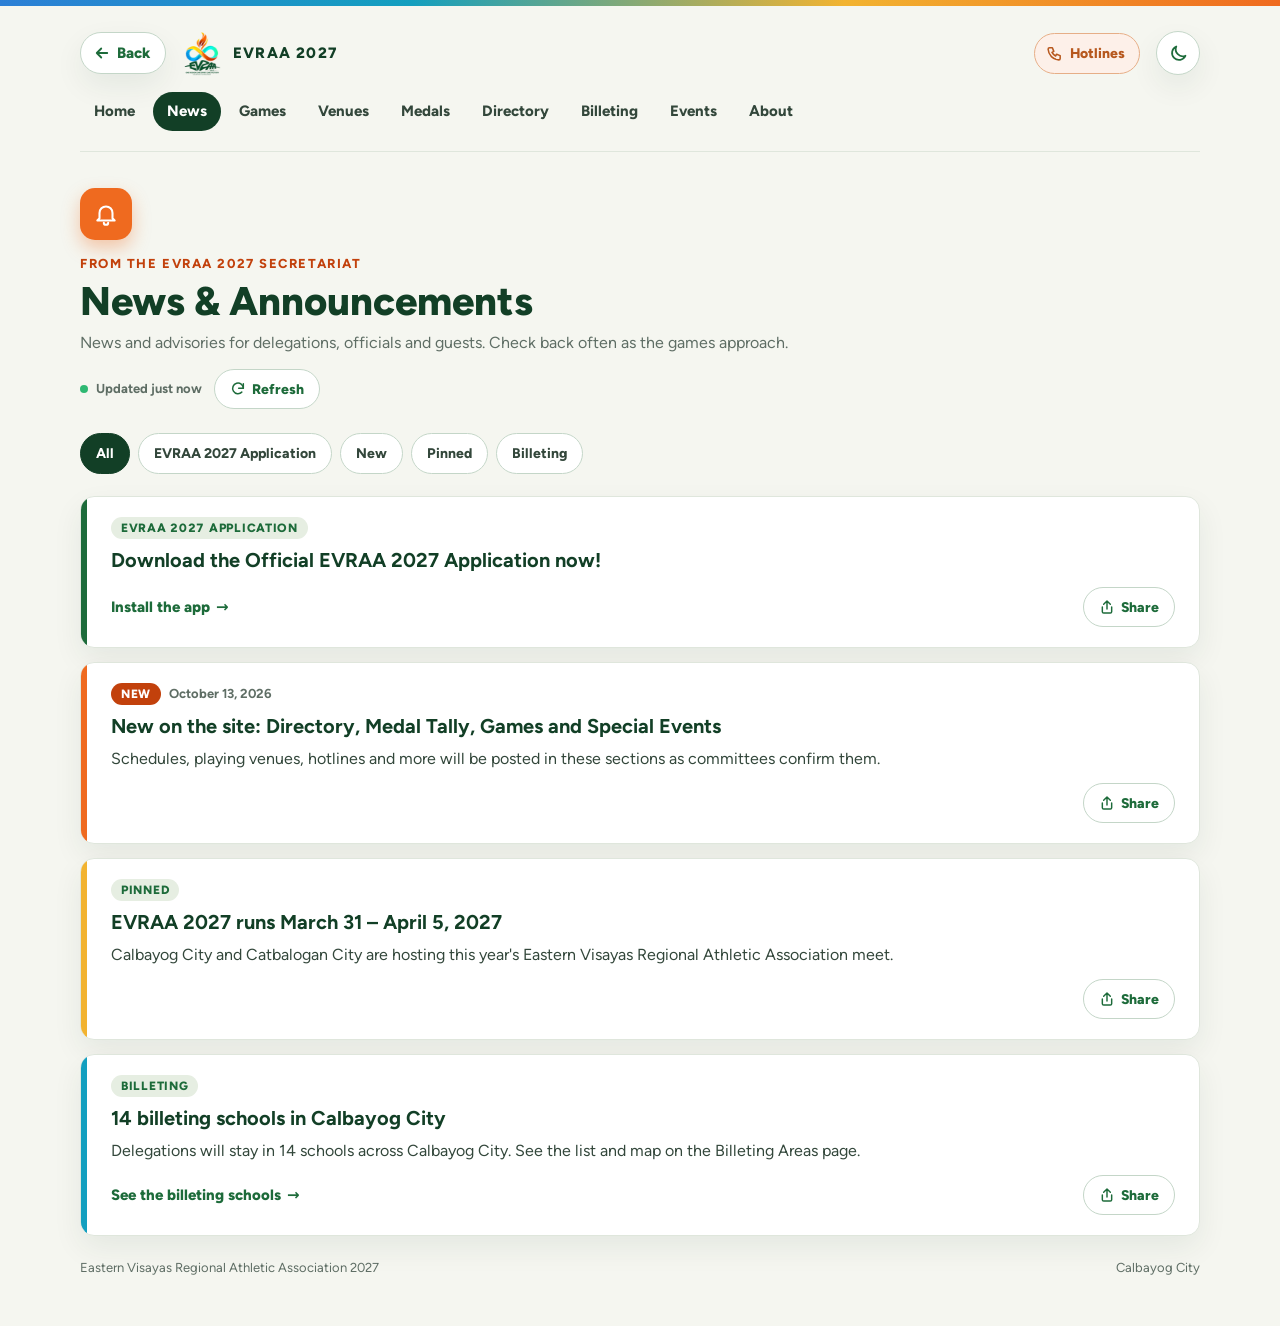
==== commit f998dc79: "Team/Delegation Selection Team/Delegation Selection and Hotels Preview" ====
--- a/evraa app/evraa/announcements.html
+++ b/evraa app/evraa/announcements.html
@@ -11,27 +11,27 @@
   <meta name="apple-mobile-web-app-title" content="EVRAA 2027">
   <link rel="apple-touch-icon" href="../evraa/images/icons/apple-touch-icon.png">
   <meta name="description" content="News and advisories for EVRAA 2027 delegations, officials and guests.">
-  <title>Announcements | EVRAA 2027</title>
+  <title>News &amp; Announcements | EVRAA 2027</title>
   <link rel="icon" href="../evraa/images/icons/favicon-32.png" sizes="32x32">
   <link rel="icon" href="../evraa/images/icons/icon-192.png" sizes="192x192">
-  <link rel="stylesheet" href="assets/site.css?v=20261118">
+  <link rel="stylesheet" href="assets/site.css?v=20261125b">
 </head>
 <!-- Announcements are listed in assets/data.js (ANNOUNCEMENTS) -->
 <body data-page="announcements" data-root="../">
   <main class="shell">
-    <script src="assets/data.js?v=20261118"></script>
+    <script src="assets/data.js?v=20261125b"></script>
     <script>document.write('<script src="assets/data-live.js?t=' + Math.floor(Date.now() / 60000) + '"><\/script>');</script>
-    <script src="assets/site.js?v=20261118"></script>
+    <script src="assets/site.js?v=20261125b"></script>
 
     <section class="page" aria-labelledby="announcements-title">
       <div class="page-head">
         <div class="eyebrow">From the EVRAA 2027 Secretariat</div>
-        <h2 id="announcements-title">Announcements</h2>
+        <h2 id="announcements-title">News &amp; Announcements</h2>
         <p class="section-lead">News and advisories for delegations, officials and guests. Check back often as the games approach.</p>
       </div>
       <div class="announce-list" id="announce-list"></div>
     </section>
   </main>
-  <script src="assets/announcements.js?v=20261118"></script>
+  <script src="assets/announcements.js?v=20261125b"></script>
 </body>
 </html>
--- a/evraa app/evraa/assets/site.css
+++ b/evraa app/evraa/assets/site.css
@@ -1,4 +1,7 @@
 /* EVRAA 2027 site styles, shared by index.html and every page in the evraa folder */
+/* Figtree (assets/fonts/figtree.woff2, SIL Open Font License) stands in for Avenir Next on phones and computers without it
+   (Android, Windows); Apple devices keep Avenir Next and never download it */
+@font-face { font-family: "Figtree"; src: url("fonts/figtree.woff2") format("woff2"); font-weight: 300 900; font-style: normal; font-display: swap; }
 :root {
   color-scheme: light;
   --paper: #f5f6f0;
@@ -25,13 +28,24 @@
   --warn-ink: #9a5b10;
   --shine: rgba(255,255,255,.75);
   --spectrum: linear-gradient(90deg, var(--sky), var(--teal) 30%, var(--gold) 62%, var(--flame));
-  font-family: "Avenir Next", Avenir, "Segoe UI", system-ui, sans-serif;
+  /* Orange that passes WCAG AA: --flame-ink for text, --flame-solid behind white text */
+  --flame-ink: #c2410c;
+  --flame-solid: #c2410c;
+  /* My delegation: highlight colours, from the delegation's accent once one is picked (site.js sets --team-accent) */
+  --mine-bg: color-mix(in srgb, var(--team-accent, var(--leaf)) 24%, var(--surface));
+  --mine-edge: var(--team-accent, var(--gold));
+  --highlight: var(--team-accent, var(--gold));
+  --on-highlight: var(--team-on-accent, #123f26);
+  /* The accent as it shows on the dark countdown card (a lighter version of dark accents) */
+  --glow: var(--team-glow, var(--gold));
+  font-family: "Avenir Next", Avenir, Figtree, "Segoe UI", system-ui, sans-serif;
   font-size: 16px;
   font-synthesis: none;
 }
 /* Dark mode: the sun/moon button in the header sets <html data-theme> (site.js); it starts from the device setting and is remembered */
 :root[data-theme="dark"] {
   color-scheme: dark;
+  --flame-ink: #ff9a5c;
   --paper: #0b130f;
   --surface: #141f18;
   --ink: #e8efe9;
@@ -51,12 +65,12 @@
 }
 :root[data-theme="dark"] .brand-logo { padding: 3px; border-radius: 10px; background: #fff; }
 :root[data-theme="dark"] .countdown, :root[data-theme="dark"] .shuttle-hero { box-shadow: 0 0 0 1px rgba(255,255,255,.08), 0 20px 40px rgba(0,0,0,.4); }
-:root[data-theme="dark"] .table-card thead th { background: #0f3a22; }
+:root[data-theme="dark"] .table-card thead th { background: color-mix(in srgb, var(--forest) 85%, #000); }
 :root[data-theme="dark"] .tally .th-coin { filter: drop-shadow(0 6px 8px rgba(0,0,0,.5)); }
 * { box-sizing: border-box; }
 body { margin: 0; background: var(--paper); color: var(--ink); line-height: 1.5; transition: background-color .3s, color .3s; }
 /* The colour bar across the top flows sideways without end: the gradient mirrors itself, so the loop has no seam */
-body::before { position: fixed; z-index: 30; top: 0; left: 0; width: 100%; height: 6px; background: linear-gradient(90deg, var(--sky), var(--teal) 16%, var(--gold) 33%, var(--flame) 50%, var(--gold) 67%, var(--teal) 84%, var(--sky)) 0 0 / 200vw 100% repeat-x; content: ""; animation: spectrum-flow 9s linear infinite; }
+body::before { position: fixed; z-index: 30; top: 0; left: 0; width: 100%; height: 6px; background: linear-gradient(90deg, var(--sky), var(--teal) 16%, var(--gold) 33%, var(--flame) 50%, var(--gold) 67%, var(--teal) 84%, var(--sky)) 0 0 / 200vw 100% repeat-x; content: ""; animation: spectrum-flow 9s linear 1; }
 @keyframes spectrum-flow { to { background-position: -200vw 0; } }
 img { max-width: 100%; display: block; }
 .shell { max-width: 1200px; margin: 0 auto; padding: 30px max(40px, env(safe-area-inset-right)) 48px max(40px, env(safe-area-inset-left)); }
@@ -87,13 +101,14 @@
 .theme-switching::view-transition-new(root) { z-index: 2; }
 
 /* Headings, buttons and the logo card */
-.eyebrow { color: var(--flame); font-size: 13px; font-weight: 750; letter-spacing: .12em; text-transform: uppercase; }
+.eyebrow { color: var(--flame-ink); font-size: 13px; font-weight: 750; letter-spacing: .12em; text-transform: uppercase; }
 .cta { display: inline-flex; align-items: center; gap: 10px; padding: 15px 24px; border-radius: 10px; background: var(--green); box-shadow: 0 12px 26px rgba(29,107,58,.25); color: #fff; font-size: 17px; font-weight: 800; text-decoration: none; transition: background .15s, transform .15s; }
 .cta:hover { background: var(--forest); transform: translateY(-1px); }
 .cta:focus-visible { outline: 3px solid var(--gold); outline-offset: 3px; }
 .logo-wrap { padding: 20px; border-radius: 20px; background: #fff; box-shadow: var(--shadow); }
 .logo-wrap img { width: 100%; height: auto; mix-blend-mode: multiply; }
 /* The animated logo has wide white bands above and below; crop to the artwork (the GIF itself loops forever) */
+.logo-wrap picture { display: block; width: 100%; }
 .logo-wrap .hero-anim { display: block; aspect-ratio: 400 / 490; object-fit: cover; object-position: 50% 32%; }
 
 /* Intro, theme and logo meaning */
@@ -119,16 +134,16 @@
 .element p { margin: 0; color: var(--ink-2); font-size: 15px; }
 
 /* Countdown */
-.countdown { position: relative; display: flex; justify-content: space-between; align-items: center; gap: 24px; overflow: hidden; margin: 0 0 24px; padding: 26px 30px 30px; border-radius: 16px; background: linear-gradient(140deg, #0f3a22, #1d6b3a); box-shadow: 0 20px 40px rgba(18,63,38,.18); color: #fff; }
+.countdown { position: relative; display: flex; justify-content: space-between; align-items: center; gap: 24px; overflow: hidden; margin: 0 0 24px; padding: 26px 30px 30px; border-radius: 16px; background: linear-gradient(140deg, var(--forest), var(--green)); box-shadow: 0 20px 40px rgba(18,63,38,.18); color: #fff; }
 .countdown::after { position: absolute; left: 0; bottom: 0; width: 100%; height: 6px; background: var(--spectrum); content: ""; }
-.countdown-label { color: var(--leaf); font-size: 13px; font-weight: 750; letter-spacing: .12em; text-transform: uppercase; }
+.countdown-label { color: var(--team-glow, var(--leaf)); font-size: 13px; font-weight: 750; letter-spacing: .12em; text-transform: uppercase; }
 .countdown h2 { margin: 6px 0 4px; font-size: 24px; line-height: 1.2; }
 .countdown p { margin: 0; color: #d4e6da; font-size: 15px; }
 .units { display: flex; gap: 10px; flex: 0 0 auto; }
 .unit { min-width: 84px; padding: 12px 10px 10px; border: 1px solid rgba(255,255,255,.16); border-radius: 12px; background: rgba(255,255,255,.08); text-align: center; }
 .unit strong { display: block; font-size: 34px; line-height: 1.05; font-variant-numeric: tabular-nums; }
-.unit:first-child { min-width: 110px; border-color: rgba(242,179,48,.6); background: rgba(242,179,48,.16); }
-.unit:first-child strong { color: var(--gold); }
+.unit:first-child { min-width: 110px; border-color: color-mix(in srgb, var(--glow) 60%, transparent); background: color-mix(in srgb, var(--glow) 16%, transparent); }
+.unit:first-child strong { color: var(--glow); }
 .unit span { color: #d4e6da; font-size: 12px; font-weight: 750; letter-spacing: .1em; text-transform: uppercase; }
 
 /* Billeting map */
@@ -153,10 +168,10 @@
 .venue-icon svg { width: 18px; height: 18px; }
 .venue-sport.is-empty .venue-icon { background: var(--tint-2); color: var(--muted); }
 .venue-places { display: grid; gap: 4px; margin: 0; padding: 0; list-style: none; }
-.venue-place { padding: 0; border: 0; background: none; color: var(--ink-2); font: inherit; text-align: left; cursor: pointer; }
+.venue-place { padding: 8px 0; margin: -6px 0; border: 0; background: none; color: var(--ink-2); font: inherit; text-align: left; cursor: pointer; }
 .venue-place:hover { color: var(--heading); text-decoration: underline; text-underline-offset: 3px; }
 .venue-place:focus-visible { outline: 2px solid var(--link); outline-offset: 2px; border-radius: 4px; }
-.venue-flag { display: inline-block; padding: 1px 7px; border-radius: 999px; background: var(--tint); color: var(--muted); font-size: 11px; font-weight: 750; white-space: nowrap; }
+.venue-flag { display: inline-block; padding: 1px 7px; border-radius: 999px; background: var(--tint); color: var(--muted); font-size: 12px; font-weight: 750; white-space: nowrap; }
 tr.is-active { background: var(--tint-2); }
 tr.is-active .school-num, tr.is-active .venue-icon { background: var(--flame); }
 /* Venue map pins: the sport icon in a circle; a pill of icons where several sports share a venue */
@@ -169,7 +184,7 @@
 .map-pin { border: 2px solid #fff; box-shadow: 0 2px 6px rgba(0,0,0,.3); }
 .map-pin.is-active { background: var(--flame); }
 .map-pin.is-approx { background: #7d8a81; }
-.leaflet-popup-content { margin: 12px 14px; font-family: "Avenir Next", Avenir, "Segoe UI", system-ui, sans-serif; font-size: 14px; line-height: 1.45; }
+.leaflet-popup-content { margin: 12px 14px; font-family: "Avenir Next", Avenir, Figtree, "Segoe UI", system-ui, sans-serif; font-size: 14px; line-height: 1.45; }
 .leaflet-popup-content strong { display: block; color: #123f26; font-size: 15px; }
 .leaflet-popup-content a { color: #1d6b3a; font-weight: 750; }
 .map-note { margin: 10px 0 0; color: var(--muted); font-size: 13px; }
@@ -190,6 +205,8 @@
 figcaption strong { display: block; color: var(--heading); font-size: 19px; }
 figcaption span { color: var(--muted); font-size: 15px; }
 
+/* The admin link in the footer is styled as plain text (site.js) */
+.footer-quiet { color: inherit; text-decoration: none; cursor: text; -webkit-tap-highlight-color: transparent; }
 .footer { display: flex; justify-content: space-between; flex-wrap: wrap; gap: 8px 16px; margin-top: 22px; color: var(--muted); font-size: 13px; }
 
 /* Tabs */
@@ -199,9 +216,9 @@
 .tab:active { transform: scale(.96); }
 .tab.is-active { color: #fff; }
 .tab:focus-visible { outline: 2px solid var(--gold); outline-offset: 2px; }
-.tab-indicator { position: absolute; z-index: 0; top: 0; left: 0; width: 0; height: 0; border-radius: 999px; background: linear-gradient(135deg, #2f8a4c, var(--forest)); pointer-events: none; }
+.tab-indicator { position: absolute; z-index: 0; top: 0; left: 0; width: 0; height: 0; border-radius: 999px; background: linear-gradient(135deg, var(--green), var(--forest)); pointer-events: none; }
 .tab-indicator.ready { transition: transform .5s cubic-bezier(.3,1.25,.45,1), width .5s cubic-bezier(.3,1.25,.45,1), height .3s; }
-.new-dot { width: 8px; height: 8px; border-radius: 50%; background: var(--flame); box-shadow: 0 0 0 0 rgba(239,106,31,.6); animation: ping 1.8s infinite; }
+.new-dot { width: 8px; height: 8px; border-radius: 50%; background: var(--flame); box-shadow: 0 0 0 0 rgba(239,106,31,.6); animation: ping 1.8s 4; }
 @keyframes ping { 70% { box-shadow: 0 0 0 8px rgba(239,106,31,0); } 100% { box-shadow: 0 0 0 0 rgba(239,106,31,0); } }
 .subtabs { flex-wrap: wrap; margin: 0 0 22px; padding: 6px; border: 1px solid var(--line); border-radius: 18px; background: var(--tint-2); }
 .subtabs .tab { padding: 9px 15px; font-size: 14px; }
@@ -240,7 +257,7 @@
 .page-head h2 { margin: 6px 0 0; color: var(--heading); font-size: clamp(28px, 3.4vw, 40px); line-height: 1.1; font-weight: 800; }
 .tba { display: inline-block; padding: 2px 10px; border-radius: 999px; background: var(--warn-bg); color: var(--warn-ink); font-size: 12px; font-weight: 800; letter-spacing: .06em; text-transform: uppercase; white-space: nowrap; }
 .chip { display: inline-block; padding: 2px 10px; border-radius: 999px; background: var(--tint-2); color: var(--link); font-size: 12px; font-weight: 800; letter-spacing: .06em; text-transform: uppercase; white-space: nowrap; }
-.chip.is-hot { background: var(--flame); color: #fff; }
+.chip.is-hot { background: var(--flame-solid); color: #fff; }
 .grid-cards { display: grid; grid-template-columns: repeat(auto-fill, minmax(260px, 1fr)); gap: 16px; margin: 0; padding: 0; list-style: none; }
 .info-card { position: relative; padding: 22px 22px 20px; border: 1px solid var(--line); border-radius: 14px; background: var(--surface); box-shadow: var(--shadow); transition: transform .25s, box-shadow .25s; }
 .info-card:hover { transform: translateY(-3px); box-shadow: 0 18px 34px rgba(18,63,38,.1); }
@@ -253,7 +270,7 @@
 .empty-state { display: grid; justify-items: start; gap: 10px; padding: 34px 30px; border: 2px dashed var(--line-strong); border-radius: 16px; background: var(--surface); }
 .empty-state h3 { margin: 0; color: var(--heading); font-size: 22px; }
 .empty-state p { max-width: 640px; margin: 0; color: var(--muted); font-size: 16px; }
-.empty-icon { display: grid; width: 52px; height: 52px; place-items: center; border-radius: 14px; background: linear-gradient(135deg, var(--gold), var(--flame)); color: #fff; font-size: 24px; font-weight: 800; animation: bob 3s ease-in-out infinite; }
+.empty-icon { display: grid; width: 52px; height: 52px; place-items: center; border-radius: 14px; background: linear-gradient(135deg, var(--gold), var(--flame)); color: #fff; font-size: 24px; font-weight: 800; }
 @keyframes bob { 50% { transform: translateY(-6px); } }
 .page-note { margin: 16px 0 0; color: var(--muted); font-size: 14px; }
 
@@ -283,14 +300,14 @@
 a.hotline-num:hover { color: var(--link); text-decoration: underline; text-underline-offset: 3px; }
 
 /* Shuttle */
-.shuttle-hero { position: relative; display: flex; align-items: center; gap: 24px; overflow: hidden; margin-bottom: 16px; padding: 26px 30px; border-radius: 16px; background: linear-gradient(140deg, #0f3a22, #1d6b3a); color: #fff; }
+.shuttle-hero { position: relative; display: flex; align-items: center; gap: 24px; overflow: hidden; margin-bottom: 16px; padding: 26px 30px; border-radius: 16px; background: linear-gradient(140deg, var(--forest), var(--green)); color: #fff; }
 .shuttle-hero::after { position: absolute; left: 0; bottom: 0; width: 100%; height: 6px; background: var(--spectrum); content: ""; }
 .shuttle-hero h3 { margin: 0 0 4px; font-size: 24px; }
 .shuttle-hero p { margin: 0; color: #d4e6da; font-size: 15px; }
 .road { position: relative; flex: 0 0 180px; height: 56px; overflow: hidden; border-radius: 10px; background: rgba(255,255,255,.08); }
-.road::after { position: absolute; top: 50%; left: 0; width: 200%; height: 3px; background: repeating-linear-gradient(90deg, rgba(255,255,255,.55) 0 18px, transparent 18px 34px); content: ""; animation: road 1.2s linear infinite; }
+.road::after { position: absolute; top: 50%; left: 0; width: 200%; height: 3px; background: repeating-linear-gradient(90deg, rgba(255,255,255,.55) 0 18px, transparent 18px 34px); content: "";  }
 @keyframes road { to { transform: translateX(-34px); } }
-.bus { position: absolute; z-index: 1; top: 13px; left: 50%; display: grid; width: 56px; height: 28px; place-items: center; margin-left: -28px; border-radius: 8px 12px 6px 6px; background: var(--gold); color: #123f26; font-size: 11px; font-weight: 800; letter-spacing: .08em; animation: bump .6s ease-in-out infinite alternate; }
+.bus { position: absolute; z-index: 1; top: 13px; left: 50%; display: grid; width: 56px; height: 28px; place-items: center; margin-left: -28px; border-radius: 8px 12px 6px 6px; background: var(--gold); color: #123f26; font-size: 11px; font-weight: 800; letter-spacing: .08em; }
 @keyframes bump { to { transform: translateY(-2px); } }
 
 /* Medal tally */
@@ -302,7 +319,7 @@
 .tally td.num { font-size: 16px; font-weight: 750; }
 .tally .rank { width: 60px; }
 .tally td.rank { color: var(--muted); font-weight: 800; }
-.tally tr.top-1 .rank { color: #c98a0c; }
+.tally tr.top-1 .rank { color: #a16207; }
 /* Phones show a small coin in place of the Gold / Silver / Bronze header text */
 .tally .th-short { display: none; }
 /* The EVRAA medals (evraa/images) head the Gold / Silver / Bronze columns and turn once every few seconds, one after another */
@@ -312,14 +329,11 @@
 .tally thead th { vertical-align: bottom; }
 /* My delegation, pinned with the star in its row */
 .team { display: flex; align-items: center; gap: 8px; }
-.pin-btn { display: grid; width: 32px; height: 32px; flex: 0 0 auto; margin: -6px 0 -6px -8px; place-items: center; border: 0; border-radius: 50%; background: none; color: var(--muted); cursor: pointer; font-size: 18px; line-height: 1; transition: transform .2s cubic-bezier(.3,1.6,.5,1), color .2s; }
-.pin-btn:hover { background: var(--tint-2); color: var(--gold); }
-.pin-btn:active { transform: scale(.8); }
-.pin-btn[aria-pressed="true"] { color: var(--gold); transform: scale(1.15); }
-.pin-btn:focus-visible { outline: 2px solid var(--gold); outline-offset: 1px; }
-.tally tbody tr.is-mine, .tally tbody tr.is-mine:hover { background: color-mix(in srgb, var(--leaf) 26%, var(--surface)); box-shadow: inset 4px 0 0 var(--gold); }
+.mine-star { color: var(--highlight); font-size: 17px; line-height: 1; }
+#tally-hint a { color: var(--link); font-weight: 800; }
+.tally tbody tr.is-mine, .tally tbody tr.is-mine:hover { background: var(--mine-bg); box-shadow: inset 4px 0 0 var(--mine-edge); }
 .my-team { display: flex; align-items: center; gap: 14px 18px; flex-wrap: wrap; margin-bottom: 16px; padding: 14px 18px; border: 1px solid color-mix(in srgb, var(--gold) 55%, var(--line)); border-radius: 14px; background: color-mix(in srgb, var(--leaf) 20%, var(--surface)); box-shadow: var(--shadow); }
-.my-team small { display: block; color: var(--muted); font-size: 11px; font-weight: 800; letter-spacing: .08em; text-transform: uppercase; }
+.my-team small { display: block; color: var(--muted); font-size: 12px; font-weight: 800; letter-spacing: .08em; text-transform: uppercase; }
 .my-team strong { display: block; color: var(--heading); font-size: 19px; line-height: 1.2; font-variant-numeric: tabular-nums; }
 .my-team-star { color: var(--gold); font-size: 26px; line-height: 1; }
 .my-team-rank { margin-left: auto; text-align: center; }
@@ -366,7 +380,7 @@
 @keyframes dialog-in { from { opacity: 0; transform: translateY(16px) scale(.96); } }
 .sport-dialog-head { display: flex; align-items: center; gap: 14px; padding: 22px 22px 16px; border-bottom: 1px solid var(--line-soft); }
 .sport-dialog-head h3 { margin: 2px 0 0; color: var(--heading); font-size: 24px; }
-.dialog-close { display: grid; width: 38px; height: 38px; flex: 0 0 auto; margin-left: auto; place-items: center; border: 0; border-radius: 50%; background: var(--tint); color: var(--heading); cursor: pointer; font-size: 24px; line-height: 1; }
+.dialog-close { display: grid; width: 44px; height: 44px; flex: 0 0 auto; margin-left: auto; place-items: center; border: 0; border-radius: 50%; background: var(--tint); color: var(--heading); cursor: pointer; font-size: 24px; line-height: 1; }
 .dialog-close:hover { background: var(--tint-2); }
 .dialog-close:focus-visible { outline: 2px solid var(--link); outline-offset: 2px; }
 .sched-list { display: grid; gap: 0; margin: 0; padding: 6px 22px; list-style: none; }
@@ -374,9 +388,9 @@
 .sched-list li:last-child { border-bottom: 0; }
 .sched-date { display: grid; justify-items: center; padding: 6px 0; border-radius: 10px; background: var(--tint); color: var(--heading); line-height: 1.1; }
 .sched-date strong { font-size: 22px; font-variant-numeric: tabular-nums; }
-.sched-date span { color: var(--muted); font-size: 11px; font-weight: 800; letter-spacing: .08em; text-transform: uppercase; }
+.sched-date span { color: var(--muted); font-size: 12px; font-weight: 800; letter-spacing: .08em; text-transform: uppercase; }
 .sched-list b { display: block; color: var(--heading); font-size: 16px; }
-.sched-list .vs { margin: 0 2px; color: var(--flame); font-size: 12px; font-style: normal; font-weight: 800; letter-spacing: .06em; text-transform: uppercase; }
+.sched-list .vs { margin: 0 2px; color: var(--flame-ink); font-size: 12px; font-style: normal; font-weight: 800; letter-spacing: .06em; text-transform: uppercase; }
 .sched-list small { color: var(--muted); font-size: 14px; }
 .sched-empty { margin: 0; padding: 22px; color: var(--muted); font-size: 15px; }
 .sched-empty .tba { margin-bottom: 8px; }
@@ -403,6 +417,36 @@
 .home-top .countdown h2 { font-size: clamp(22px, 2.6vw, 30px); }
 .home-top .unit { flex: 1 1 0; min-width: 0; }
 .home-top .unit strong { font-size: clamp(30px, 4.4vw, 54px); }
+
+/* Important announcements pushed to Home from the admin page: a warm alert with a glowing spectrum border */
+.home-alerts { display: grid; gap: 14px; margin: 0 0 24px; }
+.home-alert { position: relative; display: grid; grid-template-columns: auto minmax(0, 1fr); gap: 18px; align-items: start; overflow: hidden; padding: 22px 26px 22px 22px; border: 2px solid transparent; border-radius: 18px; background: linear-gradient(135deg, #fff7ec, #fff 60%) padding-box, linear-gradient(120deg, var(--flame), var(--gold) 45%, var(--flame)) border-box; background-size: auto, 220% 100%; box-shadow: 0 16px 36px rgba(239,106,31,.2); animation: alert-in .6s cubic-bezier(.3,1.3,.5,1) both, alert-border 5s linear 2; animation-delay: calc(.15s + var(--i, 0) * 90ms), 0s; }
+.home-alert::before { position: absolute; inset: 0 auto 0 0; width: 6px; background: var(--flame); content: ""; }
+@keyframes alert-in { from { opacity: 0; transform: translateY(16px) scale(.97); } }
+@keyframes alert-border { to { background-position: 0 0, -220% 0; } }
+.home-alert-icon { position: relative; display: grid; width: 52px; height: 52px; place-items: center; border-radius: 50%; background: var(--flame); color: #fff; box-shadow: 0 0 0 0 rgba(239,106,31,.55); animation: alert-ping 2s 3; }
+.home-alert-icon svg { width: 26px; height: 26px; }
+@keyframes alert-ping { 70% { box-shadow: 0 0 0 14px rgba(239,106,31,0); } 100% { box-shadow: 0 0 0 0 rgba(239,106,31,0); } }
+.home-alert-meta { display: flex; flex-wrap: wrap; align-items: center; gap: 6px 10px; }
+.home-alert-flag { padding: 3px 10px; border-radius: 999px; background: var(--flame-solid); color: #fff; font-size: 12px; font-weight: 850; letter-spacing: .12em; text-transform: uppercase; }
+.home-alert-tag { color: #b8480b; font-size: 12px; font-weight: 800; letter-spacing: .08em; text-transform: uppercase; }
+.home-alert-date { color: var(--muted); font-size: 13px; font-weight: 650; }
+.home-alert h2 { margin: 8px 0 4px; color: var(--heading); font-size: clamp(20px, 2.4vw, 26px); line-height: 1.25; }
+.home-alert p { margin: 0; color: var(--ink-2); font-size: 16px; }
+.home-alert-link { display: inline-flex; align-items: center; gap: 6px; margin-top: 12px; padding: 8px 16px; border-radius: 999px; background: var(--forest); color: #fff; font-size: 15px; font-weight: 800; text-decoration: none; transition: transform .15s, background .15s; }
+.home-alert-link:hover { background: var(--green); transform: translateX(2px); }
+.home-alert-link:focus-visible { outline: 3px solid var(--gold); outline-offset: 3px; }
+:root[data-theme="dark"] .home-alert { background-image: linear-gradient(135deg, #2a1a0e, var(--surface) 65%), linear-gradient(120deg, var(--flame), var(--gold) 45%, var(--flame)); box-shadow: 0 16px 36px rgba(0,0,0,.45); }
+:root[data-theme="dark"] .home-alert-tag { color: #ffab73; }
+:root[data-theme="dark"] .home-alert-link { background: var(--flame); }
+@media (max-width: 600px) {
+  .home-alerts { margin-bottom: 18px; }
+  .home-alert { gap: 12px; padding: 16px 16px 18px 16px; border-radius: 16px; }
+  .home-alert-icon { width: 40px; height: 40px; }
+  .home-alert-icon svg { width: 21px; height: 21px; }
+  .home-alert p { font-size: 15px; }
+}
+@media (prefers-reduced-motion: reduce) { .home-alert, .home-alert-icon { animation: none; } }
 
 .tab-cards { display: grid; grid-template-columns: repeat(4, minmax(0, 1fr)); gap: 16px; margin: 0; padding: 0; list-style: none; }
 /* Cards rise in one after another, then press, lift and shine when touched */
@@ -425,7 +469,7 @@
 .tab-card.is-launching .tab-card-icon { animation: icon-pop .45s cubic-bezier(.3,1.6,.5,1) both; }
 .tab-card.is-launching .tab-card-go { color: var(--accent); transform: translateX(8px); }
 @keyframes icon-pop { 50% { transform: scale(1.18) rotate(-8deg); } }
-.tab-cards.is-leaving .tab-card:not(.is-launching) a { opacity: .45; filter: saturate(.5); transform: scale(.95); transition: transform .3s, opacity .3s, filter .3s; }
+.is-leaving .tab-card:not(.is-launching) a { opacity: .45; filter: saturate(.5); transform: scale(.95); transition: transform .3s, opacity .3s, filter .3s; }
 .tab-card.is-return { animation: none; }
 .tab-card a:focus-visible { outline: 3px solid var(--gold); outline-offset: 3px; }
 @keyframes shine { to { left: 130%; } }
@@ -460,7 +504,7 @@
 .live-dot { width: 8px; height: 8px; border-radius: 50%; background: #2eb872; box-shadow: 0 0 0 0 rgba(46,184,114,.6); animation: live-ping 2s infinite; }
 @keyframes live-ping { 70% { box-shadow: 0 0 0 7px rgba(46,184,114,0); } 100% { box-shadow: 0 0 0 0 rgba(46,184,114,0); } }
 .live-bar.is-stale .live-dot { background: var(--flame); animation: none; }
-.refresh-btn { display: inline-flex; align-items: center; gap: 6px; margin-left: 4px; padding: 6px 12px 6px 9px; border: 1px solid var(--line-strong); border-radius: 999px; background: var(--surface); color: var(--link); cursor: pointer; font: inherit; font-size: 13px; font-weight: 800; -webkit-tap-highlight-color: transparent; }
+.refresh-btn { display: inline-flex; align-items: center; gap: 6px; min-height: 40px; margin-left: 4px; padding: 8px 14px 8px 11px; border: 1px solid var(--line-strong); border-radius: 999px; background: var(--surface); color: var(--link); cursor: pointer; font: inherit; font-size: 13px; font-weight: 800; -webkit-tap-highlight-color: transparent; }
 .refresh-btn:hover { background: var(--tint); }
 .refresh-btn:active { transform: scale(.94); }
 .refresh-btn:focus-visible { outline: 3px solid var(--gold); outline-offset: 2px; }
@@ -474,8 +518,8 @@
 @keyframes sheen { from { background-position: 150% 0; } to { background-position: -50% 0; } }
 
 /* ---------- Games: category pills and quick-filter chips ---------- */
-.cat-pill { display: inline-block; margin: 0 6px 2px 0; padding: 2px 9px; border-radius: 999px; background: color-mix(in srgb, var(--accent) 14%, transparent); color: color-mix(in srgb, var(--accent) 62%, var(--ink)); font-size: 11.5px; font-weight: 800; letter-spacing: .03em; white-space: nowrap; }
-.sport .tba { font-size: 11px; }
+.cat-pill { display: inline-block; margin: 0 6px 2px 0; padding: 2px 9px; border-radius: 999px; background: color-mix(in srgb, var(--accent) 14%, transparent); color: color-mix(in srgb, var(--accent) 62%, var(--ink)); font-size: 12.5px; font-weight: 800; letter-spacing: .03em; white-space: nowrap; }
+.sport .tba { font-size: 12px; }
 .chips { display: flex; gap: 8px; margin: -4px 0 18px; padding: 2px 0 6px; overflow-x: auto; scrollbar-width: none; -webkit-overflow-scrolling: touch; }
 .chips::-webkit-scrollbar { display: none; }
 .chip-btn { display: inline-flex; align-items: center; gap: 7px; flex: 0 0 auto; padding: 9px 15px; border: 1px solid var(--line-strong); border-radius: 999px; background: var(--surface); color: var(--ink-2); cursor: pointer; font: inherit; font-size: 14px; font-weight: 750; white-space: nowrap; transition: background .2s, color .2s, border-color .2s, transform .15s; -webkit-tap-highlight-color: transparent; }
@@ -493,7 +537,7 @@
 /* Numbers that change keep the same width, so they do not jitter */
 .unit strong, .tally td, .sched-date strong, .hotline-num, .chip, .my-team strong { font-variant-numeric: tabular-nums; }
 /* Home countdown: faint running-track lanes behind the numbers */
-.home-top .countdown { background-image: url("data:image/svg+xml,%3Csvg xmlns='http://www.w3.org/2000/svg' viewBox='0 0 600 400' fill='none' stroke='%23fff' stroke-width='2'%3E%3Cg opacity='.07'%3E%3Crect x='60' y='40' width='780' height='320' rx='160'/%3E%3Crect x='90' y='70' width='720' height='260' rx='130'/%3E%3Crect x='120' y='100' width='660' height='200' rx='100'/%3E%3Crect x='150' y='130' width='600' height='140' rx='70'/%3E%3Crect x='180' y='160' width='540' height='80' rx='40'/%3E%3C/g%3E%3C/svg%3E"), linear-gradient(140deg, #0f3a22, #1d6b3a); background-position: right center, 0 0; background-size: auto 135%, auto; background-repeat: no-repeat; }
+.home-top .countdown { background-image: url("data:image/svg+xml,%3Csvg xmlns='http://www.w3.org/2000/svg' viewBox='0 0 600 400' fill='none' stroke='%23fff' stroke-width='2'%3E%3Cg opacity='.07'%3E%3Crect x='60' y='40' width='780' height='320' rx='160'/%3E%3Crect x='90' y='70' width='720' height='260' rx='130'/%3E%3Crect x='120' y='100' width='660' height='200' rx='100'/%3E%3Crect x='150' y='130' width='600' height='140' rx='70'/%3E%3Crect x='180' y='160' width='540' height='80' rx='40'/%3E%3C/g%3E%3C/svg%3E"), linear-gradient(140deg, var(--forest), var(--green)); background-position: right center, 0 0; background-size: auto 135%, auto; background-repeat: no-repeat; }
 
 @media (max-width: 860px) {
   .home-top { grid-template-columns: 200px minmax(0, 1fr); gap: 14px; }
@@ -521,13 +565,13 @@
 @media (max-width: 760px) {
   /* Floating glass bar with the five main sections; the pill marks the current one */
   .tabbar { position: fixed; z-index: 25; right: 14px; bottom: calc(12px + env(safe-area-inset-bottom)); left: 14px; display: grid; grid-template-columns: repeat(5, minmax(0, 1fr)); gap: 2px; max-width: 520px; margin: 0 auto; padding: 6px; border: 1px solid color-mix(in srgb, var(--line) 80%, transparent); border-radius: 22px; background: color-mix(in srgb, var(--surface) 82%, transparent); -webkit-backdrop-filter: blur(18px) saturate(1.6); backdrop-filter: blur(18px) saturate(1.6); box-shadow: 0 14px 34px rgba(12,40,24,.2), 0 2px 6px rgba(12,40,24,.08); view-transition-name: tabbar; }
-  .tabbar a { display: grid; justify-items: center; gap: 2px; padding: 5px 2px 4px; border-radius: 16px; color: var(--muted); font-size: 11px; font-weight: 800; letter-spacing: .01em; text-decoration: none; -webkit-tap-highlight-color: transparent; transition: color .2s, transform .15s; }
-  .tabbar a:active { transform: scale(.92); }
+  .tabbar a, .tabbar-more { display: grid; justify-items: center; gap: 2px; padding: 5px 2px 4px; border-radius: 16px; color: var(--muted); font-size: 12px; font-weight: 800; letter-spacing: .01em; text-decoration: none; -webkit-tap-highlight-color: transparent; transition: color .2s, transform .15s; }
+  .tabbar a:active, .tabbar-more:active { transform: scale(.92); }
   .tabbar-icon { position: relative; display: grid; width: 46px; height: 30px; place-items: center; border-radius: 12px; transition: background .25s; }
   .tabbar-icon svg { width: 22px; height: 22px; }
-  .tabbar a.is-active { color: var(--heading); }
-  .tabbar a.is-active .tabbar-icon { background: color-mix(in srgb, var(--green) 16%, transparent); color: var(--link); }
-  .tabbar a:focus-visible { outline: 3px solid var(--gold); outline-offset: 1px; }
+  .tabbar a.is-active, .tabbar-more.is-active { color: var(--heading); }
+  .tabbar a.is-active .tabbar-icon, .tabbar-more.is-active .tabbar-icon { background: color-mix(in srgb, var(--green) 16%, transparent); color: var(--link); }
+  .tabbar a:focus-visible, .tabbar-more:focus-visible { outline: 3px solid var(--gold); outline-offset: 1px; }
   .tabbar .new-dot { position: absolute; top: 2px; right: 8px; }
   body { padding-bottom: calc(86px + env(safe-area-inset-bottom)); }
   /* Beside the Back button there is only room for the icon; the Home page shows the words too */
@@ -541,11 +585,10 @@
   .podium-card strong, .podium-card.p1 strong { font-size: 14px; }
   .podium-medals { gap: 3px; }
   .podium-medals .mc { min-width: 26px; height: 24px; padding: 0 5px; font-size: 12px; }
-  .podium-card small { font-size: 11.5px; }
+  .podium-card small { font-size: 12.5px; }
   .my-team { gap: 10px 14px; padding: 12px 14px; }
   .my-team strong { font-size: 16px; }
-  .pin-btn { margin-left: -4px; }
-  .team { gap: 4px; }
+    .team { gap: 4px; }
   /* The game schedule opens as a bottom sheet with a grab handle; drag its top down to close */
   .sport-dialog { width: 100%; max-width: 100%; max-height: 86dvh; margin: auto 0 0; padding-bottom: env(safe-area-inset-bottom); border-radius: 26px 26px 0 0; transition: transform .2s ease-out; }
   .sport-dialog[open] { animation: sheet-up .38s cubic-bezier(.2,.9,.25,1); }
@@ -554,13 +597,13 @@
   .home-top { grid-template-columns: 118px minmax(0, 1fr); gap: 10px; padding: 18px 0 18px; }
   .home-hero .logo-wrap { width: auto; padding: 8px; border-radius: 14px; }
   .home-top .countdown { gap: 12px; padding: 14px 12px 18px; border-radius: 14px; }
-  .home-top .countdown-label { font-size: 10px; letter-spacing: .08em; }
+  .home-top .countdown-label { font-size: 11px; letter-spacing: .08em; }
   .home-top .countdown h2 { margin: 4px 0 0; font-size: 15px; }
   .home-top .countdown p { display: none; }
   .home-top .units { gap: 4px; }
   .home-top .unit { padding: 7px 2px 6px; border-radius: 8px; }
   .home-top .unit strong { font-size: 20px; }
-  .home-top .unit span { font-size: 9.5px; letter-spacing: .04em; }
+  .home-top .unit span { font-size: 10.5px; letter-spacing: .04em; }
   .home-top .unit-long { display: none; } /* "Mins" and "Secs" on phones */
   .thanks { margin-top: 30px; }
   .logo-carousel { height: 236px; }
@@ -606,7 +649,7 @@
   .units { gap: 6px; }
   .unit { padding: 9px 4px 8px; border-radius: 10px; }
   .unit strong { font-size: 24px; }
-  .unit span { font-size: 10px; letter-spacing: .06em; }
+  .unit span { font-size: 11px; letter-spacing: .06em; }
   .school-list { grid-template-columns: 1fr; gap: 6px; }
   .school { padding: 9px 12px; font-size: 14px; }
   figcaption { padding: 14px 16px 15px; }
@@ -615,16 +658,17 @@
   figcaption span { font-size: 14px; }
   .footer { flex-direction: column; }
   .tab { padding: 9px 14px; font-size: 14px; }
-  .subtabs { display: grid; grid-template-columns: repeat(2, minmax(0, 1fr)); gap: 4px; padding: 5px; border-radius: 16px; }
-  .subtabs .tab { justify-content: center; min-height: 44px; padding: 8px 10px; border-radius: 12px; font-size: 13.5px; line-height: 1.2; text-align: center; white-space: normal; }
-  .subtabs .tab-indicator { border-radius: 12px; }
+  .subtabs { flex-wrap: nowrap; gap: 4px; margin-inline: -16px; padding: 5px 16px; overflow-x: auto; border-width: 1px 0; border-radius: 0; scrollbar-width: none; }
+  .subtabs::-webkit-scrollbar { display: none; }
+  .subtabs .tab { justify-content: center; min-height: 44px; padding: 8px 14px; border-radius: 999px; font-size: 14px; white-space: nowrap; }
+  .subtabs .tab-indicator { border-radius: 999px; }
   .page-head { padding: 24px 0 16px; }
   .tally .bar-col { display: none; }
   .table-card th, .table-card td { padding: 11px 12px; font-size: 14px; }
   .tally table { table-layout: fixed; }
   .tally th, .tally td { padding: 10px 4px; }
   .tally th:nth-child(2), .tally td:nth-child(2) { padding-left: 6px; overflow-wrap: break-word; }
-  .tally thead th { font-size: 11px; letter-spacing: .02em; }
+  .tally thead th { font-size: 12px; letter-spacing: .02em; }
   .tally td.num, .tally th.num { width: 40px; }
   .tally th.num:nth-child(6), .tally td.num:nth-child(6) { width: 48px; }
   .tally .rank { width: 36px; text-align: center; }
@@ -642,7 +686,487 @@
   .home-top .countdown { padding: 12px 9px 16px; }
   .home-top .units { gap: 3px; }
   .home-top .unit strong { font-size: 18px; }
-  .home-top .unit span { font-size: 8.5px; letter-spacing: .02em; }
+  .home-top .unit span { font-size: 9.5px; letter-spacing: .02em; }
 }
 @media (prefers-reduced-motion: reduce) { *, *::before, *::after { transition-duration: .01ms !important; animation: none !important; } }
   
+
+/* =====================================================================================================
+   UX additions (November 2026): menu across the top, hotlines shortcut, offline notice, Home during the
+   games, grouped Home cards, Games by day, delegation logos and rank changes, sharing.
+   ===================================================================================================== */
+
+/* ---------- Header: hotlines shortcut and the menu across the top (computers and tablets) ---------- */
+.topbar { flex-wrap: wrap; row-gap: 14px; }
+.sos-btn { display: inline-flex; align-items: center; gap: 7px; flex: 0 0 auto; margin-left: auto; padding: 9px 14px 9px 11px; border: 1px solid color-mix(in srgb, var(--flame) 45%, var(--line)); border-radius: 999px; background: color-mix(in srgb, var(--flame) 10%, var(--surface)); color: color-mix(in srgb, var(--flame) 75%, var(--ink)); font-size: 14px; font-weight: 800; text-decoration: none; transition: background .15s, transform .15s; }
+.sos-btn svg { width: 17px; height: 17px; }
+.sos-btn:hover { background: color-mix(in srgb, var(--flame) 18%, var(--surface)); }
+.sos-btn:active { transform: scale(.95); }
+.sos-btn:focus-visible { outline: 3px solid var(--gold); outline-offset: 3px; }
+.sos-btn ~ .install-btn, .sos-btn ~ .theme-btn { margin-left: 0; }
+:root[data-theme="dark"] .sos-btn { color: #ffab73; }
+.topnav { display: flex; flex: 1 0 100%; order: 10; gap: 4px; margin: 0 -4px; padding: 2px 4px; overflow-x: auto; scrollbar-width: none; }
+.topnav::-webkit-scrollbar { display: none; }
+.topnav a { position: relative; flex: 0 0 auto; padding: 8px 14px; border-radius: 999px; color: var(--ink-2); font-size: 15px; font-weight: 750; text-decoration: none; white-space: nowrap; transition: background .15s, color .15s; }
+.topnav a:hover { background: var(--tint); color: var(--heading); }
+.topnav a.is-active { background: var(--forest); color: #fff; }
+:root[data-theme="dark"] .topnav a.is-active { background: var(--tint-2); color: var(--link); }
+.topnav a:focus-visible { outline: 3px solid var(--gold); outline-offset: 1px; }
+.topnav .new-dot { position: absolute; top: 6px; right: 5px; }
+
+/* ---------- Offline notice and toast ---------- */
+.offline-bar { margin: 14px 0 0; padding: 10px 14px; border: 1px solid color-mix(in srgb, var(--gold) 50%, var(--line)); border-radius: 12px; background: var(--warn-bg); color: var(--ink-2); font-size: 14px; }
+.offline-bar strong { color: var(--warn-ink); }
+.offline-bar[hidden] { display: none; }
+.toast { position: fixed; z-index: 60; left: 50%; bottom: calc(24px + env(safe-area-inset-bottom)); max-width: calc(100% - 32px); padding: 11px 18px; border-radius: 999px; background: var(--forest); box-shadow: 0 12px 30px rgba(0,0,0,.25); color: #fff; font-size: 15px; font-weight: 700; opacity: 0; pointer-events: none; transform: translate(-50%, 12px); transition: opacity .2s, transform .2s; }
+.toast.is-shown { opacity: 1; transform: translate(-50%, 0); }
+
+/* Share and add-to-calendar buttons */
+.share-btn { display: inline-flex; align-items: center; gap: 6px; padding: 7px 13px 7px 10px; border: 1px solid var(--line-strong); border-radius: 999px; background: var(--surface); color: var(--link); cursor: pointer; font: inherit; font-size: 14px; font-weight: 800; transition: background .15s, transform .15s; }
+.share-btn svg { width: 16px; height: 16px; }
+.share-btn:hover { background: var(--tint); }
+.share-btn:active { transform: scale(.94); }
+.share-btn:focus-visible, .cal-btn:focus-visible, .dir-btn:focus-visible { outline: 3px solid var(--gold); outline-offset: 2px; }
+.cal-btn { display: grid; width: 40px; height: 40px; flex: 0 0 auto; place-items: center; border: 1px solid var(--line); border-radius: 12px; background: var(--surface); color: var(--link); cursor: pointer; transition: background .15s, transform .15s; }
+.cal-btn svg { width: 19px; height: 19px; }
+.cal-btn:hover { background: var(--tint); }
+.cal-btn:active { transform: scale(.92); }
+.live-tag, .next-tag { display: inline-block; flex: 0 0 auto; padding: 2px 9px; border-radius: 999px; font-size: 12px; font-weight: 850; letter-spacing: .06em; text-transform: uppercase; white-space: nowrap; }
+.live-tag { background: var(--flame-solid); color: #fff; animation: live-ping 2s infinite; }
+.next-tag { background: color-mix(in srgb, var(--teal) 16%, transparent); color: color-mix(in srgb, var(--teal) 70%, var(--ink)); }
+
+/* ---------- Home: countdown during the games ---------- */
+.day-track { display: grid; grid-template-columns: repeat(6, minmax(0, 1fr)); gap: 6px; margin: 0 0 14px; padding: 0; list-style: none; }
+.day-track li { display: grid; justify-items: center; padding: 8px 2px 6px; border: 1px solid rgba(255,255,255,.16); border-radius: 10px; background: rgba(255,255,255,.08); line-height: 1.1; }
+.day-track strong { font-size: clamp(18px, 2.6vw, 28px); font-variant-numeric: tabular-nums; }
+.day-track span { color: #d4e6da; font-size: 11px; font-weight: 750; letter-spacing: .08em; text-transform: uppercase; }
+.day-track .is-past { opacity: .5; }
+.day-track .is-today { border-color: color-mix(in srgb, var(--glow) 70%, transparent); background: color-mix(in srgb, var(--glow) 20%, transparent); }
+.day-track .is-today strong { color: var(--glow); }
+.countdown-link { display: inline-flex; align-items: center; gap: 6px; padding: 9px 16px; border-radius: 999px; background: var(--highlight); color: var(--on-highlight); font-size: 15px; font-weight: 800; text-decoration: none; }
+.countdown-link:hover { filter: brightness(1.08); }
+.countdown-link:focus-visible { outline: 3px solid #fff; outline-offset: 3px; }
+
+/* Home: today's games, medal leaders and help, above the section cards while the games are on */
+.home-today { display: grid; grid-template-columns: minmax(0, 1.4fr) minmax(0, 1fr) minmax(0, .8fr); gap: 16px; margin: 0 0 30px; }
+.home-today.is-done { grid-template-columns: minmax(0, 1fr); max-width: 620px; }
+.today-panel { display: flex; flex-direction: column; gap: 10px; padding: 18px 20px; border: 1px solid var(--line); border-radius: 16px; background: var(--surface); box-shadow: var(--shadow); animation: rise .6s cubic-bezier(.2,.75,.2,1) both; }
+.today-panel header { display: flex; justify-content: space-between; align-items: baseline; gap: 10px; }
+.today-panel h2 { margin: 0; color: var(--heading); font-size: 18px; }
+.today-panel header a { color: var(--link); font-size: 14px; font-weight: 800; text-decoration: none; white-space: nowrap; }
+.today-panel header a:hover { text-decoration: underline; }
+.today-list, .leader-list { display: grid; grid-template-columns: minmax(0, 1fr); gap: 2px; margin: 0; padding: 0; list-style: none; }
+.today-list li { display: flex; align-items: center; gap: 10px; padding: 8px 6px; border-radius: 10px; }
+.today-list li.is-mine, .leader-list li.is-mine { background: var(--mine-bg); }
+.today-sport { display: grid; width: 32px; height: 32px; flex: 0 0 auto; place-items: center; border-radius: 10px; background: var(--green); color: #fff; }
+.today-sport svg { width: 19px; height: 19px; }
+.today-list div { flex: 1 1 auto; min-width: 0; }
+.today-list b { display: block; overflow: hidden; color: var(--heading); font-size: 15px; text-overflow: ellipsis; white-space: nowrap; }
+.today-list small { color: var(--muted); font-size: 13px; }
+.today-empty { margin: 0; color: var(--muted); font-size: 15px; }
+.today-empty a { color: var(--link); font-weight: 800; }
+.leader-list li { display: flex; align-items: center; gap: 10px; padding: 7px 6px; border-radius: 10px; }
+.leader-rank { width: 22px; color: var(--muted); font-weight: 800; text-align: center; }
+.leader-list strong { flex: 1 1 auto; min-width: 0; color: var(--heading); font-size: 15px; }
+.leader-medals { display: flex; gap: 4px; }
+.leader-medals .mc { min-width: 28px; height: 26px; padding: 0 6px; font-size: 13px; }
+.sos-call { display: flex; align-items: center; justify-content: center; gap: 8px; padding: 13px 14px; border-radius: 12px; background: var(--flame-solid); color: #fff; font-size: 16px; font-weight: 850; text-decoration: none; }
+.sos-call:hover { background: #9a3412; }
+.today-help-link { color: var(--link); font-size: 15px; font-weight: 800; text-decoration: none; }
+.today-help-link:hover { text-decoration: underline; }
+
+/* Delegation logos (white tiles, since they are drawn for a white background) */
+.team-logo, .my-team-logo, .podium-logo { flex: 0 0 auto; padding: 2px; border-radius: 50%; background: #fff; box-shadow: 0 0 0 1px var(--line); object-fit: contain; }
+.team-logo { width: 30px; height: 30px; }
+.my-team-logo { width: 44px; height: 44px; }
+.podium-logo { width: 46px; height: 46px; }
+
+/* Home: section cards in two groups */
+.card-group + .card-group { margin-top: 28px; }
+.group-title { margin: 0 0 12px; color: var(--muted); font-size: 14px; font-weight: 800; letter-spacing: .1em; text-transform: uppercase; }
+.new-count { position: absolute; top: 14px; left: 58px; display: grid; min-width: 22px; height: 22px; padding: 0 6px; place-items: center; border: 2px solid var(--surface); border-radius: 999px; background: var(--flame-solid); color: #fff; font-size: 12px; font-weight: 850; }
+.tab-card a > .new-count { position: absolute; }
+
+/* ---------- Directory ---------- */
+.soon-tag { padding: 1px 7px; border-radius: 999px; background: var(--warn-bg); color: var(--warn-ink); font-size: 11.5px; font-weight: 800; letter-spacing: .04em; text-transform: uppercase; }
+.sos-hero { display: flex; align-items: center; gap: 16px; margin: 0 0 16px; padding: 18px 20px; border-radius: 16px; background: linear-gradient(135deg, #b9380a, var(--flame-solid)); box-shadow: 0 14px 30px rgba(239,106,31,.3); color: #fff; text-decoration: none; transition: transform .15s; }
+.sos-hero:active { transform: scale(.98); }
+.sos-hero:focus-visible { outline: 3px solid var(--gold); outline-offset: 3px; }
+.sos-hero-icon { display: grid; width: 50px; height: 50px; flex: 0 0 auto; place-items: center; border-radius: 50%; background: rgba(255,255,255,.2); font-size: 24px; }
+.sos-hero strong { display: block; font-size: 22px; line-height: 1.2; }
+.sos-hero small { color: #ffe6d6; font-size: 14px; }
+.sos-hero-go { margin-left: auto; padding: 9px 18px; border-radius: 999px; background: #fff; color: #c2410c; font-size: 16px; font-weight: 850; }
+
+/* ---------- Games: views, my delegation, by day ---------- */
+.view-switch { display: inline-flex; gap: 4px; margin: 0 0 16px; padding: 5px; border: 1px solid var(--line); border-radius: 999px; background: var(--tint-2); }
+.view-btn { padding: 8px 18px; border-radius: 999px; color: var(--ink-2); font-size: 15px; font-weight: 800; text-decoration: none; transition: background .2s, color .2s; }
+.view-btn.is-active { background: var(--surface); box-shadow: 0 4px 12px rgba(18,63,38,.12); color: var(--heading); }
+.view-btn:focus-visible { outline: 3px solid var(--gold); outline-offset: 2px; }
+.mine-pick { display: inline-flex; align-items: center; gap: 8px; color: var(--muted); font-size: 14px; font-weight: 750; }
+.mine-pick select { padding: 10px 12px; border: 1px solid var(--line); border-radius: 10px; background: var(--surface); color: var(--ink); font: inherit; font-size: 15px; font-weight: 650; }
+.mine-pick select:focus-visible { outline: 3px solid var(--gold); outline-offset: 1px; }
+.games-tools .chip { margin-left: auto; }
+.sport-venue { display: flex; align-items: center; gap: 5px; margin: 4px 0 2px !important; color: var(--muted) !important; font-size: 14px !important; }
+.sport-venue svg { width: 15px; height: 15px; flex: 0 0 auto; }
+.sport-venue span { white-space: nowrap; }
+.mine-count { color: var(--warn-ink); }
+.info-card.has-mine { box-shadow: inset 0 0 0 2px color-mix(in srgb, var(--gold) 60%, transparent), var(--shadow); }
+.mine-chip { border-color: color-mix(in srgb, var(--gold) 60%, var(--line)); text-decoration: none; }
+.mine-chip span { color: var(--gold); }
+.mine-chip.is-active span { color: var(--gold); }
+.day-tabs { display: flex; gap: 8px; margin: 0 0 16px; padding: 2px 2px 6px; overflow-x: auto; scrollbar-width: none; }
+.day-tabs::-webkit-scrollbar { display: none; }
+.day-tab { display: grid; justify-items: center; flex: 1 0 86px; padding: 10px 8px 8px; border: 1px solid var(--line); border-radius: 14px; background: var(--surface); color: var(--ink-2); line-height: 1.15; text-decoration: none; transition: background .15s, border-color .15s; }
+.day-tab span { font-size: 12px; font-weight: 800; letter-spacing: .06em; text-transform: uppercase; }
+.day-tab strong { color: var(--heading); font-size: 24px; font-variant-numeric: tabular-nums; }
+.day-tab small { font-size: 12px; font-weight: 750; text-transform: uppercase; }
+.day-tab em { margin-top: 4px; color: var(--muted); font-size: 12px; font-style: normal; font-weight: 700; }
+.day-tab:hover { background: var(--tint); }
+.day-tab.is-today span { color: var(--flame-ink); }
+.day-tab.is-active { border-color: var(--forest); background: var(--forest); color: #d4e6da; }
+.day-tab.is-active strong, .day-tab.is-active em { color: #fff; }
+.day-tab:focus-visible { outline: 3px solid var(--gold); outline-offset: 2px; }
+.game-list { display: grid; gap: 0; margin: 0; padding: 4px 0; overflow: hidden; border: 1px solid var(--line); border-radius: 14px; background: var(--surface); box-shadow: var(--shadow); list-style: none; }
+.game-row { display: flex; align-items: center; gap: 14px; padding: 12px 16px; border-bottom: 1px solid var(--line-soft); }
+.game-row:last-child { border-bottom: 0; }
+.game-row.is-mine { background: var(--mine-bg); box-shadow: inset 4px 0 0 var(--mine-edge); }
+.game-row.is-done { opacity: .55; }
+.game-time { width: 76px; flex: 0 0 auto; color: var(--heading); font-size: 15px; font-weight: 800; font-variant-numeric: tabular-nums; }
+.game-time .muted { color: var(--muted); font-size: 13px; }
+.game-icon { display: grid; width: 38px; height: 38px; flex: 0 0 auto; place-items: center; border-radius: 12px; background: var(--accent, var(--green)); color: #fff; }
+.game-icon svg { width: 22px; height: 22px; }
+.game-main { flex: 1 1 auto; min-width: 0; }
+.game-main b { display: block; color: var(--heading); font-size: 16px; }
+.game-main small { color: var(--muted); font-size: 14px; }
+.game-main .vs, .sched-list .vs { margin: 0 2px; color: var(--flame-ink); font-size: 12px; font-style: normal; font-weight: 800; letter-spacing: .06em; text-transform: uppercase; }
+/* Schedule pop-up: an add-to-calendar button on each game; directions to each venue */
+.sched-list li { grid-template-columns: 64px minmax(0, 1fr) auto; }
+.sched-list li.is-mine { margin: 0 -22px; padding-inline: 22px; background: var(--mine-bg); }
+.sched-list li.is-done { opacity: .55; }
+.sched-list .live-tag, .sched-list .next-tag { margin-top: 4px; }
+.sport-dialog-venue { display: grid; justify-content: stretch; gap: 10px; }
+.dialog-venues { display: grid; gap: 8px; margin: 0; padding: 0; list-style: none; }
+.dialog-venues li { display: flex; align-items: center; justify-content: space-between; gap: 12px; color: var(--ink-2); font-size: 15px; }
+.dialog-venues small { color: var(--muted); }
+.dialog-venues .venue-note { color: var(--muted); font-size: 14px; }
+.dir-btn { flex: 0 0 auto; padding: 7px 13px; border: 1px solid var(--line-strong); border-radius: 999px; background: var(--surface); color: var(--link); font-size: 14px; font-weight: 800; text-decoration: none; }
+.dir-btn:hover { background: var(--tint-2); }
+.sport-dialog-venue .dialog-cta { justify-self: start; }
+
+/* ---------- Medal tally: rank changes ---------- */
+.rank-move { display: inline-flex; align-items: center; gap: 1px; margin-left: 4px; font-size: 12px; font-weight: 850; vertical-align: middle; }
+.rank-move.is-up { color: #1f9d55; }
+.rank-move.is-down { color: #d2462b; }
+.tally tr.is-changed td { animation: changed 2.4s ease-out; }
+@keyframes changed { 0%, 30% { background: color-mix(in srgb, var(--gold) 30%, transparent); } }
+.my-team .share-btn { margin-left: 4px; }
+.podium-logo { margin-bottom: 2px; }
+
+/* ---------- Announcements ---------- */
+.announce.is-new { border-color: color-mix(in srgb, var(--flame) 45%, var(--line)); }
+.announce-actions { display: flex; flex-wrap: wrap; align-items: center; justify-content: space-between; gap: 10px; margin-top: 12px; }
+.announce-actions .card-link { margin-top: 0; }
+.announce-actions .share-btn { margin-left: auto; }
+.announce { scroll-margin-top: 90px; }
+.announce.is-linked { animation: linked 2.6s ease-out; }
+@keyframes linked { 0%, 35% { box-shadow: 0 0 0 4px var(--gold), var(--shadow); } }
+#announce-chips { margin: 0 0 16px; }
+
+@media (max-width: 860px) {
+  .home-today { grid-template-columns: minmax(0, 1fr) minmax(0, 1fr); }
+  .today-games { grid-column: 1 / -1; }
+}
+@media (max-width: 760px) {
+  .topnav { display: none; }
+  .topbar { row-gap: 0; }
+  .toast { bottom: calc(104px + env(safe-area-inset-bottom)); }
+}
+@media (max-width: 600px) {
+  .sos-btn { padding: 10px; gap: 0; }
+  .sos-btn span { display: none; }
+  .home-today { grid-template-columns: minmax(0, 1fr); gap: 12px; margin-bottom: 24px; }
+  .today-panel { padding: 16px; }
+  .home-top .day-track { gap: 3px; margin-bottom: 10px; }
+  .home-top .day-track li { padding: 5px 0 4px; border-radius: 7px; }
+  .home-top .day-track strong { font-size: 15px; }
+  .home-top .day-track span { font-size: 9.5px; letter-spacing: .02em; }
+  .home-top .countdown-link { padding: 7px 12px; font-size: 13px; }
+  .group-title { font-size: 13px; }
+  .new-count { left: 48px; top: 10px; }
+  .sos-hero { gap: 12px; padding: 16px; }
+  .sos-hero-icon { width: 42px; height: 42px; font-size: 20px; }
+  .sos-hero strong { font-size: 19px; }
+  .sos-hero small { font-size: 13px; }
+  .sos-hero-go { padding: 8px 14px; font-size: 15px; }
+  .view-switch { display: flex; }
+  .view-btn { flex: 1 1 0; text-align: center; }
+  .games-tools { gap: 10px; }
+  .games-search { width: 100%; }
+  .mine-pick { flex: 1 1 auto; }
+  .mine-pick select { flex: 1 1 auto; min-width: 0; }
+  .day-tab { flex-basis: 72px; padding: 8px 6px 7px; }
+  .day-tab strong { font-size: 20px; }
+  /* Two lines on phones: time and Now/Next on top; the sport icon, the game and the calendar button below */
+  .game-row { display: grid; grid-template-columns: 34px minmax(0, 1fr) auto; grid-template-areas: "time time tag" "icon main cal"; gap: 6px 12px; padding: 12px 14px; }
+  .game-time { grid-area: time; width: auto; font-size: 14px; }
+  .game-row .live-tag, .game-row .next-tag { grid-area: tag; justify-self: end; align-self: center; }
+  .game-icon { grid-area: icon; width: 34px; height: 34px; }
+  .game-main { grid-area: main; }
+  .game-row .cal-btn { grid-area: cal; align-self: center; }
+  .sched-list li.is-mine { margin: 0 -22px; }
+  .team-logo { width: 24px; height: 24px; }
+  .tally .team-logo { display: none; }
+  .my-team .share-btn { margin-left: auto; }
+  .podium-logo { width: 36px; height: 36px; }
+}
+/* Phones: on pages with a Back button the logo stands alone, so Back, Help and the theme switch fit on one line */
+@media (max-width: 440px) {
+  body:not([data-page="home"]) .brand span { display: none; }
+}
+
+/* ---------- Home: My delegation (home.js); picking one recolours the app (site.js, DELEGATIONS in data.js) ---------- */
+.team-pick { margin: 0 0 30px; padding: 20px 22px; border: 1px solid var(--line); border-radius: 18px; background: var(--surface); box-shadow: var(--shadow); scroll-margin-top: 20px; }
+.team-pick-head { display: flex; align-items: center; gap: 14px; }
+.team-pick h2 { margin: 4px 0 0; color: var(--heading); font-size: 22px; line-height: 1.2; }
+.team-pick h2 span { color: var(--link); font-weight: 700; }
+.team-pick-note { max-width: 640px; margin: 6px 0 0; color: var(--muted); font-size: 15px; }
+.team-current { flex: 1 1 auto; min-width: 0; }
+.team-pick.is-picked { border-color: color-mix(in srgb, var(--green) 35%, var(--line)); background: linear-gradient(120deg, color-mix(in srgb, var(--green) 10%, var(--surface)), var(--surface) 70%); }
+.team-change { flex: 0 0 auto; padding: 9px 16px; border: 1px solid var(--line-strong); border-radius: 999px; background: var(--surface); color: var(--link); cursor: pointer; font: inherit; font-size: 15px; font-weight: 800; }
+.team-change:hover { background: var(--tint); }
+.team-change:focus-visible { outline: 3px solid var(--gold); outline-offset: 2px; }
+.team-options { display: grid; grid-template-columns: repeat(auto-fill, minmax(190px, 1fr)); gap: 10px; margin-top: 16px; }
+.team-opt { position: relative; display: flex; align-items: center; gap: 10px; min-width: 0; padding: 10px 12px; border: 2px solid var(--line); border-radius: 14px; background: var(--surface); color: var(--ink); cursor: pointer; font: inherit; text-align: left; transition: border-color .15s, transform .15s, background .15s; -webkit-tap-highlight-color: transparent; }
+.team-opt:hover { border-color: color-mix(in srgb, var(--p) 55%, var(--line)); }
+.team-opt:active { transform: scale(.97); }
+.team-opt:focus-visible { outline: 3px solid var(--gold); outline-offset: 2px; }
+.team-opt[aria-pressed="true"] { border-color: var(--p); background: color-mix(in srgb, var(--p) 9%, var(--surface)); }
+.team-opt[aria-pressed="true"]::after { position: absolute; top: -8px; right: -8px; display: grid; width: 24px; height: 24px; place-items: center; border: 2px solid var(--surface); border-radius: 50%; background: var(--p); color: #fff; content: "✓"; font-size: 13px; font-weight: 900; }
+.team-opt-logo { width: 46px; height: 46px; flex: 0 0 auto; object-fit: contain; filter: drop-shadow(0 2px 3px rgba(0,0,0,.18)); }
+.team-current-logo { width: 72px; height: 72px; flex: 0 0 auto; object-fit: contain; filter: drop-shadow(0 4px 8px rgba(0,0,0,.2)); }
+.my-team-moniker { width: 58px; height: 58px; flex: 0 0 auto; object-fit: contain; filter: drop-shadow(0 3px 6px rgba(0,0,0,.2)); }
+.my-team-moniker-name { display: block; color: var(--link); font-size: 14px; font-weight: 750; }
+.team-opt-text { flex: 1 1 auto; min-width: 0; line-height: 1.2; }
+.team-opt-text strong { display: block; color: var(--heading); font-size: 15px; }
+.team-opt-text small { display: block; overflow: hidden; color: var(--muted); font-size: 13px; text-overflow: ellipsis; white-space: nowrap; }
+.team-opt-colors { display: flex; flex: 0 0 auto; }
+.team-opt-colors i { width: 14px; height: 28px; background: var(--p); }
+.team-opt-colors i:first-child { border-radius: 7px 0 0 7px; }
+.team-opt-colors i + i { border-radius: 0 7px 7px 0; background: var(--a); }
+
+/* ---------- Back button within thumb's reach (phones; site.js) ---------- */
+.fab-back { display: none; }
+@media (max-width: 760px) {
+  .fab-back { position: fixed; z-index: 24; left: 14px; bottom: calc(96px + env(safe-area-inset-bottom)); display: inline-flex; align-items: center; gap: 6px; padding: 12px 18px 12px 14px; border: 1px solid color-mix(in srgb, var(--line) 80%, transparent); border-radius: 999px; background: color-mix(in srgb, var(--surface) 88%, transparent); -webkit-backdrop-filter: blur(16px) saturate(1.6); backdrop-filter: blur(16px) saturate(1.6); box-shadow: 0 10px 26px rgba(12,40,24,.2); color: var(--link); cursor: pointer; font: inherit; font-size: 16px; font-weight: 800; -webkit-tap-highlight-color: transparent; transition: transform .15s; view-transition-name: fab-back; }
+  .fab-back svg { width: 20px; height: 20px; }
+  .fab-back:active { transform: scale(.92); }
+  .fab-back:focus-visible { outline: 3px solid var(--gold); outline-offset: 2px; }
+  /* Room under the last of the content, so the button never sits on top of it */
+  body:not([data-page="home"]) { padding-bottom: calc(150px + env(safe-area-inset-bottom)); }
+  .toast { bottom: calc(158px + env(safe-area-inset-bottom)); }
+}
+@media (max-width: 600px) {
+  .team-pick { margin-bottom: 24px; padding: 16px; }
+  .team-pick h2 { font-size: 19px; }
+  .team-pick h2 span { display: block; font-size: 15px; }
+  .team-options { grid-template-columns: repeat(2, minmax(0, 1fr)); gap: 8px; }
+  .team-opt { gap: 8px; padding: 8px 9px; }
+  .team-opt-logo { width: 38px; height: 38px; }
+  .team-current-logo { width: 58px; height: 58px; }
+  .my-team-moniker { width: 46px; height: 46px; }
+  .team-opt-text strong { font-size: 14px; }
+  .team-opt-text small { font-size: 12px; }
+  .team-opt-colors i { width: 8px; height: 22px; }
+  .team-change { padding: 8px 13px; font-size: 14px; }
+}
+
+/* ---------- Home: theme song button under the logo, on the logo card (home.js) ---------- */
+.home-hero .logo-wrap { grid-template-rows: minmax(0, 1fr) auto; }
+.song-btn { position: relative; justify-self: center; margin-top: 10px; display: inline-flex; align-items: center; gap: 8px; padding: 8px 14px 8px 8px; border: 0; border-radius: 999px; background: var(--forest); box-shadow: 0 8px 20px rgba(0,0,0,.22); color: #fff; cursor: pointer; font: inherit; font-size: 14px; font-weight: 800; white-space: nowrap; transition: background .2s, transform .15s; -webkit-tap-highlight-color: transparent; }
+.song-btn:hover { background: var(--green); }
+.song-btn:active { transform: scale(.94); }
+.song-btn:focus-visible { outline: 3px solid var(--gold); outline-offset: 3px; }
+.song-icon { position: relative; display: grid; width: 30px; height: 30px; place-items: center; border-radius: 50%; background: var(--highlight); color: var(--on-highlight); }
+.song-icon svg { grid-area: 1 / 1; width: 16px; height: 16px; transition: opacity .2s, transform .2s; }
+.song-pause, .song-btn.is-playing .song-play { opacity: 0; transform: scale(.5); }
+.song-btn.is-playing .song-pause { opacity: 1; transform: none; }
+/* While loading over a slow connection, a ring turns around the icon */
+.song-btn.is-loading .song-icon::after { position: absolute; inset: -3px; border: 2px solid transparent; border-top-color: #fff; border-radius: 50%; content: ""; animation: turn .8s linear infinite; }
+.song-bars { display: none; align-items: flex-end; gap: 2px; height: 14px; }
+.song-btn.is-playing .song-bars { display: inline-flex; }
+.song-bars i { width: 3px; height: 100%; border-radius: 2px; background: var(--highlight); transform-origin: bottom; animation: song-bar .9s ease-in-out infinite; }
+.song-bars i:nth-child(2) { animation-delay: -.3s; }
+.song-bars i:nth-child(3) { animation-delay: -.6s; }
+@keyframes song-bar { 0%, 100% { transform: scaleY(.3); } 50% { transform: scaleY(1); } }
+/* Playing: the logo card glows gently in the delegation's (or EVRAA's) accent */
+.home-hero .logo-wrap:has(.song-btn.is-playing) { box-shadow: 0 0 0 3px color-mix(in srgb, var(--highlight) 55%, transparent), var(--shadow); }
+
+/* ---------- Directory: hotels (directory.js; HOTELS in data.js) ---------- */
+.hotel-lead { max-width: 760px; margin: 0 0 16px; color: var(--ink-2); font-size: 16px; }
+.hotel-lead a { color: var(--link); font-weight: 800; }
+.hotel-grid { display: grid; grid-template-columns: repeat(auto-fill, minmax(250px, 1fr)); gap: 16px; margin: 0; padding: 0; list-style: none; }
+.hotel-card { display: flex; flex-direction: column; overflow: hidden; border: 1px solid var(--line); border-radius: 16px; background: var(--surface); box-shadow: var(--shadow); transition: transform .25s, box-shadow .25s; }
+.hotel-card:hover { transform: translateY(-4px); box-shadow: 0 18px 34px rgba(18,63,38,.14); }
+.hotel-btn { display: flex; flex: 1 1 auto; flex-direction: column; width: 100%; padding: 0; border: 0; background: none; color: inherit; cursor: pointer; font: inherit; text-align: left; -webkit-tap-highlight-color: transparent; }
+.hotel-btn:focus-visible { outline: 3px solid var(--gold); outline-offset: -3px; border-radius: 16px 16px 0 0; }
+/* Google Maps, under each card and at the end of the details */
+.hotel-map { display: flex; align-items: center; gap: 7px; padding: 11px 16px; border-top: 1px solid var(--line-soft); color: var(--link); font-size: 14px; font-weight: 800; text-decoration: none; }
+.hotel-map svg, .hotel-map-big svg { width: 17px; height: 17px; flex: 0 0 auto; }
+.hotel-map:hover { background: var(--tint); }
+.hotel-map:focus-visible { outline: 3px solid var(--gold); outline-offset: -3px; }
+.hotel-map-big { display: flex; align-items: center; justify-content: center; gap: 8px; margin-top: 12px; padding: 12px 16px; border-radius: 12px; background: var(--green); color: #fff; font-size: 15px; font-weight: 800; text-decoration: none; }
+.hotel-map-big:hover { background: var(--forest); }
+.hotel-map-big:focus-visible { outline: 3px solid var(--gold); outline-offset: 2px; }
+.hotel-photo { position: relative; aspect-ratio: 16 / 10; overflow: hidden; background: linear-gradient(135deg, hsl(var(--hue) 45% 88%), hsl(calc(var(--hue) + 40) 50% 80%)); }
+:root[data-theme="dark"] .hotel-photo { background: linear-gradient(135deg, hsl(var(--hue) 25% 22%), hsl(calc(var(--hue) + 40) 30% 16%)); }
+.hotel-photo img { position: absolute; inset: 0; width: 100%; height: 100%; object-fit: cover; transition: transform .5s; }
+.hotel-card:hover .hotel-photo img { transform: scale(1.04); }
+.hotel-ph { position: absolute; inset: 0; display: grid; place-content: center; justify-items: center; gap: 4px; color: hsl(var(--hue) 35% 32%); }
+:root[data-theme="dark"] .hotel-ph { color: hsl(var(--hue) 30% 70%); }
+.hotel-ph svg { width: 46px; height: 46px; opacity: .55; }
+.hotel-ph b { font-size: 15px; font-weight: 850; letter-spacing: .12em; opacity: .7; }
+.hotel-info { display: grid; gap: 2px; padding: 14px 16px 16px; }
+.hotel-info strong { color: var(--heading); font-size: 17px; line-height: 1.25; }
+.hotel-area { color: var(--muted); font-size: 14px; }
+.hotel-meta { display: flex; justify-content: space-between; align-items: center; gap: 10px; margin-top: 8px; }
+.hotel-price { padding: 3px 10px; border-radius: 999px; background: var(--tint-2); color: var(--link); font-size: 13px; font-weight: 800; }
+.hotel-more { margin-left: auto; color: var(--link); font-size: 14px; font-weight: 800; }
+/* Hotel details: photo across the top, then the description, rates, amenities and address */
+.hotel-dialog { width: min(640px, calc(100% - 32px)); }
+.hotel-photo.is-large { aspect-ratio: 16 / 8; }
+.hotel-dialog-body { padding: 16px 22px 24px; }
+.hotel-actions { display: flex; flex-wrap: wrap; gap: 8px; margin-bottom: 16px; }
+.hotel-call { display: inline-flex; align-items: center; gap: 6px; padding: 8px 14px; border-radius: 999px; background: var(--green); color: #fff; font-size: 14px; font-weight: 800; text-decoration: none; font-variant-numeric: tabular-nums; }
+.hotel-call:hover { background: var(--forest); }
+.hotel-call:focus-visible { outline: 3px solid var(--gold); outline-offset: 2px; }
+.hotel-about p { margin: 0 0 10px; color: var(--ink-2); font-size: 15px; }
+.hotel-h { margin: 18px 0 8px; color: var(--heading); font-size: 17px; }
+.hotel-h small { color: var(--muted); font-weight: 700; }
+.rate-group + .rate-group { margin-top: 12px; }
+.rate-list { margin: 6px 0 0; padding: 0; border: 1px solid var(--line); border-radius: 12px; list-style: none; }
+.rate-list li { display: flex; justify-content: space-between; align-items: center; gap: 12px; padding: 10px 14px; border-bottom: 1px solid var(--line-soft); }
+.rate-list li:last-child { border-bottom: 0; }
+.rate-list b { display: block; color: var(--heading); font-size: 15px; }
+.rate-list small { display: block; color: var(--muted); font-size: 13px; }
+.rate-list strong { flex: 0 0 auto; color: var(--heading); font-size: 15px; font-variant-numeric: tabular-nums; white-space: nowrap; }
+.amenities { display: flex; flex-wrap: wrap; gap: 6px; margin: 0; padding: 0; list-style: none; }
+.amenities li { padding: 5px 11px; border-radius: 999px; background: var(--tint-2); color: var(--ink-2); font-size: 13.5px; font-weight: 700; }
+.hotel-address { margin: 0; color: var(--ink-2); font-size: 15px; }
+@media (max-width: 600px) {
+  .song-btn { margin-top: 6px; gap: 0; padding: 4px; }
+  .song-label, .song-btn.is-playing .song-bars { display: none; }
+  .song-icon { width: 34px; height: 34px; }
+  .hotel-grid { grid-template-columns: 1fr; gap: 12px; }
+  .hotel-dialog { width: 100%; }
+  .hotel-dialog-body { padding: 14px 18px 22px; }
+  .rate-list li { padding: 9px 12px; }
+}
+
+/* ---------- Countdown card: the picked delegation's moniker logo, washed out behind the numbers (site.js sets --team-moniker) ---------- */
+.countdown::before { position: absolute; top: -8%; right: -3%; bottom: -8%; width: 62%; background: var(--team-moniker, none) no-repeat right center / contain; content: ""; opacity: .2; filter: saturate(.6) brightness(1.15); pointer-events: none; }
+.countdown > * { position: relative; z-index: 1; }
+
+/* ---------- Acknowledgement: blank tiles for sponsors to come (SPONSOR_SLOTS in data.js) ---------- */
+.logo-tile.is-slot { display: grid; place-content: center; justify-items: center; gap: 8px; border: 2px dashed color-mix(in srgb, var(--line-strong) calc(var(--fade, 1) * 100%), var(--paper)); background: color-mix(in srgb, var(--tint) calc(var(--fade, 1) * 100%), var(--paper)); box-shadow: none; color: color-mix(in srgb, var(--muted) calc(var(--fade, 1) * 100%), var(--paper)); }
+.slot-plus { display: grid; width: 40px; height: 40px; place-items: center; border: 2px dashed currentColor; border-radius: 50%; font-size: 24px; font-weight: 700; line-height: 1; }
+.slot-text { font-size: 13px; font-weight: 800; letter-spacing: .06em; text-align: center; text-transform: uppercase; }
+.logo-item.is-slot .logo-name { color: var(--muted); opacity: var(--fade, 1); }
+@media (max-width: 600px) {
+  .countdown::before { width: 80%; opacity: .18; }
+  .slot-plus { width: 32px; height: 32px; font-size: 20px; }
+  .slot-text { font-size: 11px; }
+}
+
+/* =====================================================================================================
+   UX audit fixes (November 2026)
+   ===================================================================================================== */
+
+/* One outlined button style for secondary actions (Share, Refresh, Directions, Change, Clear search, Pause) */
+.outline-btn, .share-btn, .dir-btn, .team-change, .refresh-btn { display: inline-flex; align-items: center; justify-content: center; gap: 6px; min-height: 40px; padding: 8px 15px; border: 1px solid var(--line-strong); border-radius: 999px; background: var(--surface); color: var(--link); cursor: pointer; font: inherit; font-size: 14px; font-weight: 800; text-decoration: none; transition: background .15s, transform .15s; -webkit-tap-highlight-color: transparent; }
+.outline-btn:hover, .share-btn:hover, .dir-btn:hover, .team-change:hover, .refresh-btn:hover { background: var(--tint); }
+.outline-btn:active, .share-btn:active, .dir-btn:active, .team-change:active, .refresh-btn:active { transform: scale(.95); }
+.outline-btn:focus-visible { outline: 3px solid var(--gold); outline-offset: 2px; }
+
+/* Header: "Help" on phones, "Hotlines" where there is room */
+.sos-short { display: none; }
+@media (max-width: 600px) {
+  .sos-btn { gap: 5px; padding: 9px 12px 9px 10px; }
+  .sos-btn .sos-long { display: none; }
+  .sos-btn .sos-short { display: inline; font-size: 13px; }
+}
+/* The menu across the top fades at its right edge while more of it is out of view (site.js) */
+.topnav.has-more { -webkit-mask-image: linear-gradient(90deg, #000 calc(100% - 56px), transparent); mask-image: linear-gradient(90deg, #000 calc(100% - 56px), transparent); }
+
+/* Toast with an action (Undo) */
+.toast { display: flex; align-items: center; gap: 14px; pointer-events: none; }
+.toast.is-shown { pointer-events: auto; }
+.toast-btn { flex: 0 0 auto; min-height: 36px; padding: 6px 12px; border: 0; border-radius: 999px; background: rgba(255,255,255,.16); color: var(--team-glow, var(--gold)); cursor: pointer; font: inherit; font-size: 14px; font-weight: 850; }
+.toast-btn:focus-visible { outline: 2px solid #fff; outline-offset: 2px; }
+
+/* "★ Your team": a delegation's games say so in words, not only with a tint */
+.mine-tag { display: inline-flex; align-items: center; gap: 4px; margin-top: 4px; padding: 1px 8px; border-radius: 999px; background: var(--highlight); color: var(--on-highlight); font-size: 12px; font-weight: 850; white-space: nowrap; }
+.today-list .mine-tag, .sched-list .mine-tag { margin-left: 0; }
+.game-main .mine-tag { display: flex; width: fit-content; }
+
+/* One notice instead of a "To be announced" pill on every card; quiet "to follow" notes */
+.page-notice { margin: 0 0 16px; padding: 12px 16px; border: 1px solid color-mix(in srgb, var(--gold) 45%, var(--line)); border-radius: 12px; background: var(--warn-bg); color: var(--ink-2); font-size: 15px; }
+.page-notice strong { color: var(--warn-ink); }
+.page-notice[hidden] { display: none; }
+.soon-note { margin: 2px 0 0 !important; color: var(--muted) !important; font-size: 14px !important; font-style: italic; }
+.soon-line { margin: -10px 0 18px; color: var(--muted); font-size: 14px; }
+.soon-line strong { color: var(--ink-2); }
+.tally td.num.is-empty { color: var(--muted); font-weight: 600; }
+.no-match { justify-items: center; text-align: center; }
+
+/* Floating Back tucks away while scrolling down, and comes back on the way up */
+@media (max-width: 760px) {
+  .fab-back { transition: transform .25s, opacity .25s; }
+  .fab-back.is-tucked { opacity: 0; pointer-events: none; transform: translateY(24px); }
+}
+
+/* Leaflet map zoom buttons, big enough to tap */
+.leaflet-touch .leaflet-bar a { width: 44px; height: 44px; font-size: 22px; line-height: 44px; }
+
+/* Bottom bar: More opens a sheet with the other sections */
+.tabbar-more { border: 0; background: none; cursor: pointer; font-family: inherit; line-height: inherit; }
+.more-list { display: grid; gap: 2px; margin: 0; padding: 8px 12px 18px; list-style: none; }
+.more-list a { display: flex; align-items: center; gap: 14px; min-height: 56px; padding: 8px 10px; border-radius: 14px; color: inherit; text-decoration: none; }
+.more-list a:hover, .more-list a[aria-current="page"] { background: var(--tint); }
+.more-list a:focus-visible { outline: 3px solid var(--gold); outline-offset: -3px; }
+.more-icon { display: grid; width: 40px; height: 40px; flex: 0 0 auto; place-items: center; border-radius: 12px; background: var(--accent); color: #fff; }
+.more-icon svg { width: 22px; height: 22px; }
+.more-list strong { display: block; color: var(--heading); font-size: 16px; }
+.more-list small { display: block; color: var(--muted); font-size: 13px; }
+.more-list .new-count, .more-list .more-go { position: static; margin-left: auto; }
+.more-go { color: var(--muted); font-size: 22px; }
+
+/* Home: the delegation picker is one row; the choices open in a sheet */
+.team-ask { display: flex; align-items: center; gap: 14px; width: 100%; min-height: 64px; padding: 0; border: 0; background: none; color: inherit; cursor: pointer; font: inherit; text-align: left; }
+.team-ask:focus-visible { outline: 3px solid var(--gold); outline-offset: 6px; border-radius: 10px; }
+.team-ask-star { display: grid; width: 48px; height: 48px; flex: 0 0 auto; place-items: center; border-radius: 50%; background: var(--highlight); color: var(--on-highlight); font-size: 22px; }
+.team-ask strong { display: block; color: var(--heading); font-size: 19px; }
+.team-ask small { display: block; color: var(--muted); font-size: 14px; }
+.team-ask-go { margin-left: auto; color: var(--link); font-size: 26px; }
+.team-pick:not(.is-picked) { padding-block: 14px; }
+.team-sheet-note { margin: 0; padding: 12px 22px 0; color: var(--muted); font-size: 15px; }
+.team-sheet .team-options { display: grid; grid-template-columns: repeat(auto-fill, minmax(230px, 1fr)); gap: 8px; margin: 0; padding: 14px 22px 22px; list-style: none; }
+.team-sheet .team-opt { width: 100%; min-height: 60px; }
+.team-sheet .team-opt-text strong { white-space: nowrap; overflow: hidden; text-overflow: ellipsis; }
+.team-sheet { width: min(720px, calc(100% - 32px)); }
+
+/* Acknowledgement: Pause / Play for the turning logos */
+.logo-pause { display: flex; margin: 4px auto 0; }
+.logo-pause[hidden] { display: none; }
+
+/* Theme song: a short label on phones too */
+@media (max-width: 600px) {
+  .song-btn { gap: 6px; padding: 4px 10px 4px 4px; }
+  .song-label { display: inline; font-size: 12px; }
+  .song-long { display: none; }
+  .song-icon { width: 28px; height: 28px; }
+  .team-sheet { width: 100%; }
+  .team-sheet .team-options { grid-template-columns: 1fr; padding: 12px 16px 20px; }
+  .team-sheet-note { padding: 10px 18px 0; }
+  .team-ask strong { font-size: 17px; }
+  .more-list { padding: 6px 8px 14px; }
+}
